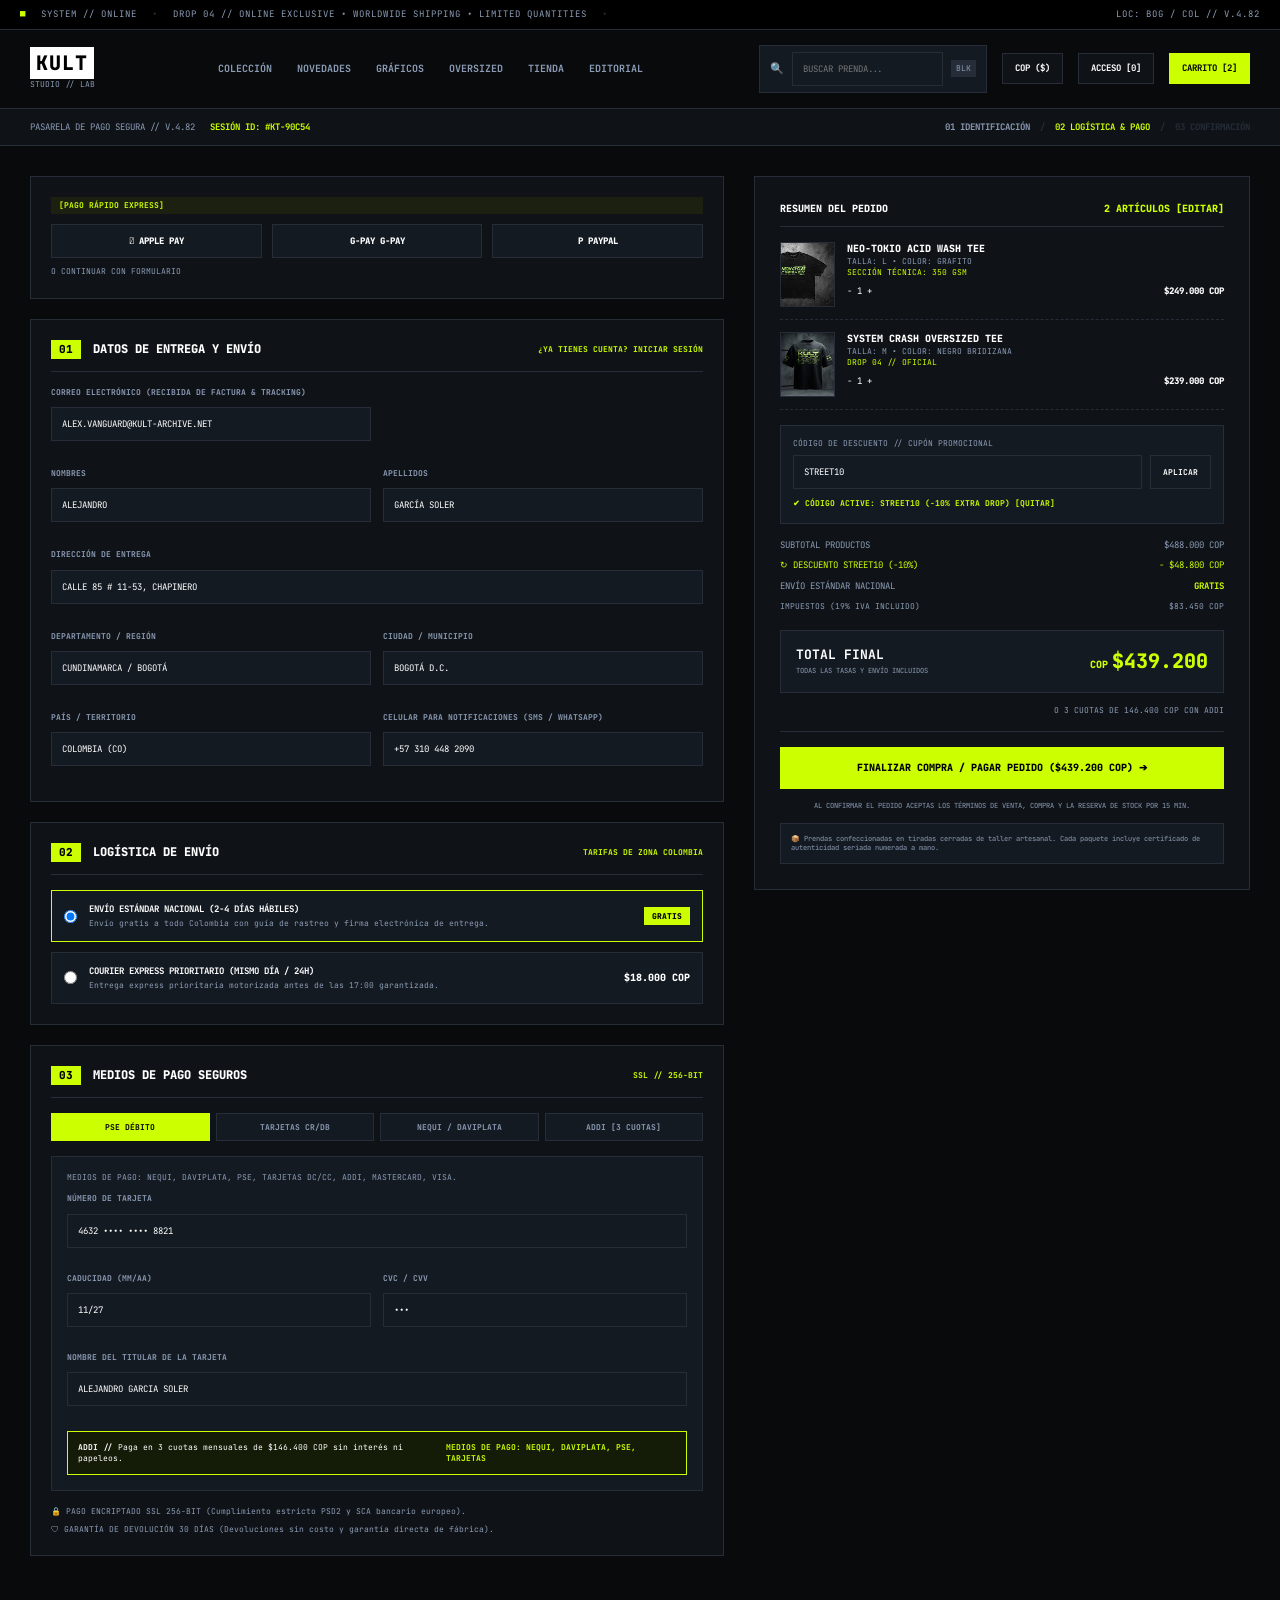
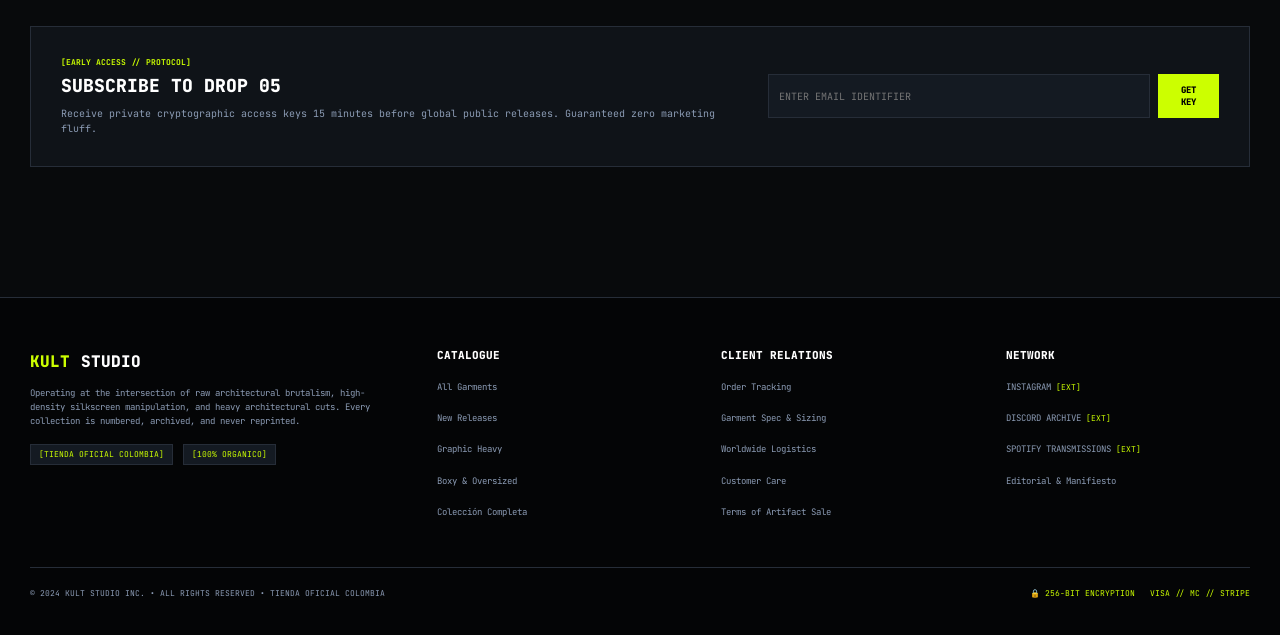
==== checkout.html @ 63619bc7 "feat: maquetado html y estilos de la pasarela de pago y checkout seguro" ====
<!DOCTYPE html>
<html lang="es">
<head>
  <meta charset="UTF-8">
  <meta name="viewport" content="width=device-width, initial-scale=1.0">
  <title>Pasarela de Pago Segura // Checkout - KULT STUDIO</title>
  <link rel="preconnect" href="https://fonts.googleapis.com">
  <link rel="preconnect" href="https://fonts.gstatic.com" crossorigin>
  <link href="https://fonts.googleapis.com/css2?family=JetBrains+Mono:wght@400;600;700;800&display=swap" rel="stylesheet">
  <link rel="stylesheet" href="css/estilos.css">
</head>
<body>

  <!-- BARRA MARQUEE SUPERIOR -->
  <div class="top-bar">
    <span class="status-dot">■</span>
    <span>SYSTEM // ONLINE</span>
    <span class="bar-separator">•</span>
    <span>DROP 04 // ONLINE EXCLUSIVE • WORLDWIDE SHIPPING • LIMITED QUANTITIES</span>
    <span class="bar-separator">•</span>
    <span class="status-right">LOC: BOG / COL // V.4.82</span>
  </div>

  <!-- HEADER PRINCIPAL -->
  <header class="main-header">
    <div class="logo">
      <span class="brand">KULT</span>
      <span class="sub-brand">STUDIO // LAB</span>
    </div>
    <nav class="nav-links">
      <a href="index.html">COLECCIÓN</a>
      <a href="novedades.html">NOVEDADES</a>
      <a href="graficas.html">GRÁFICOS</a>
      <a href="oversized.html">OVERSIZED</a>
      <a href="tienda.html">TIENDA</a>
      <a href="editorial.html">EDITORIAL</a>
    </nav>
    <div class="header-actions">
      <div class="search-box">
        <span class="search-icon">🔍</span>
        <input type="text" placeholder="BUSCAR PRENDA..." class="search-input">
        <span class="search-kbd">BLK</span>
      </div>
      <a href="login.html" class="btn-account">COP ($)</a>
      <a href="#" class="btn-account">ACCESO [0]</a>
      <a href="#" class="btn-cart">CARRITO [2]</a>
    </div>
  </header>

  <!-- BARRA DE PROCESO DE PAGO SEGURO -->
  <div class="checkout-steps-bar">
    <div class="cs-left">
      <span class="cs-title">PASARELA DE PAGO SEGURA // V.4.82</span>
      <span class="cs-session">SESIÓN ID: #KT-90C54</span>
    </div>
    <div class="cs-steps">
      <span class="step-done">01 IDENTIFICACIÓN</span>
      <span class="step-sep">/</span>
      <span class="step-active">02 LOGÍSTICA & PAGO</span>
      <span class="step-sep">/</span>
      <span class="step-pending">03 CONFIRMACIÓN</span>
    </div>
  </div>

  <main class="page-content">
    <div class="checkout-grid-layout">
      
      <!-- COLUMNA IZQUIERDA: FORMULARIOS DE ENVÍO Y PAGO -->
      <div class="checkout-form-col">
        
        <!-- PAGO RÁPIDO EXPRESS -->
        <div class="checkout-card">
          <span class="tag-label">[PAGO RÁPIDO EXPRESS]</span>
          <div class="express-pay-row">
            <button class="exp-btn"> APPLE PAY</button>
            <button class="exp-btn">G-PAY G-PAY</button>
            <button class="exp-btn">P PAYPAL</button>
          </div>
          <span class="exp-sub">O CONTINUAR CON FORMULARIO</span>
        </div>

        <!-- 01 DATOS DE ENTREGA Y ENVÍO -->
        <div class="checkout-card">
          <div class="cc-header-num">
            <span class="num-box">01</span>
            <h3>DATOS DE ENTREGA Y ENVÍO</h3>
            <span class="cc-right-link">¿YA TIENES CUENTA? INICIAR SESIÓN</span>
          </div>

          <form class="delivery-form" onsubmit="event.preventDefault();">
            <div class="form-row-2">
              <div class="form-group">
                <label>CORREO ELECTRÓNICO (RECIBIDA DE FACTURA & TRACKING)</label>
                <input type="email" value="ALEX.VANGUARD@KULT-ARCHIVE.NET" required>
              </div>
            </div>

            <div class="form-row-2">
              <div class="form-group">
                <label>NOMBRES</label>
                <input type="text" value="ALEJANDRO" required>
              </div>
              <div class="form-group">
                <label>APELLIDOS</label>
                <input type="text" value="GARCÍA SOLER" required>
              </div>
            </div>

            <div class="form-row-2">
              <div class="form-group full-w">
                <label>DIRECCIÓN DE ENTREGA</label>
                <input type="text" value="CALLE 85 # 11-53, CHAPINERO" required>
              </div>
            </div>

            <div class="form-row-2">
              <div class="form-group">
                <label>DEPARTAMENTO / REGIÓN</label>
                <input type="text" value="CUNDINAMARCA / BOGOTÁ" required>
              </div>
              <div class="form-group">
                <label>CIUDAD / MUNICIPIO</label>
                <input type="text" value="BOGOTÁ D.C." required>
              </div>
            </div>

            <div class="form-row-2">
              <div class="form-group">
                <label>PAÍS / TERRITORIO</label>
                <input type="text" value="COLOMBIA (CO)" required>
              </div>
              <div class="form-group">
                <label>CELULAR PARA NOTIFICACIONES (SMS / WHATSAPP)</label>
                <input type="text" value="+57 310 448 2090" required>
              </div>
            </div>
          </form>
        </div>

        <!-- 02 LOGÍSTICA DE ENVÍO -->
        <div class="checkout-card">
          <div class="cc-header-num">
            <span class="num-box">02</span>
            <h3>LOGÍSTICA DE ENVÍO</h3>
            <span class="cc-right-code">TARIFAS DE ZONA COLOMBIA</span>
          </div>

          <div class="shipping-options-list">
            <label class="ship-option active-ship">
              <input type="radio" name="shipping" checked>
              <div class="ship-info">
                <strong>ENVÍO ESTÁNDAR NACIONAL (2-4 DÍAS HÁBILES)</strong>
                <span>Envío gratis a todo Colombia con guía de rastreo y firma electrónica de entrega.</span>
              </div>
              <div class="ship-price">
                <span class="free-badge">GRATIS</span>
              </div>
            </label>

            <label class="ship-option">
              <input type="radio" name="shipping">
              <div class="ship-info">
                <strong>COURIER EXPRESS PRIORITARIO (MISMO DÍA / 24H)</strong>
                <span>Entrega express prioritaria motorizada antes de las 17:00 garantizada.</span>
              </div>
              <div class="ship-price">
                <span class="paid-price">$18.000 COP</span>
              </div>
            </label>
          </div>
        </div>

        <!-- 03 MEDIOS DE PAGO SEGUROS -->
        <div class="checkout-card">
          <div class="cc-header-num">
            <span class="num-box">03</span>
            <h3>MEDIOS DE PAGO SEGUROS</h3>
            <span class="cc-right-code">SSL // 256-BIT</span>
          </div>

          <div class="payment-tabs-row">
            <button class="pt-btn active-pt">PSE DÉBITO</button>
            <button class="pt-btn">TARJETAS CR/DB</button>
            <button class="pt-btn">NEQUI / DAVIPLATA</button>
            <button class="pt-btn">ADDI [3 CUOTAS]</button>
          </div>

          <div class="payment-details-box">
            <p class="pd-desc">MEDIOS DE PAGO: NEQUI, DAVIPLATA, PSE, TARJETAS DC/CC, ADDI, MASTERCARD, VISA.</p>
            
            <div class="form-group">
              <label>NÚMERO DE TARJETA</label>
              <input type="text" value="4632 •••• •••• 8821">
            </div>

            <div class="form-row-2">
              <div class="form-group">
                <label>CADUCIDAD (MM/AA)</label>
                <input type="text" value="11/27">
              </div>
              <div class="form-group">
                <label>CVC / CVV</label>
                <input type="password" value="985">
              </div>
            </div>

            <div class="form-group">
              <label>NOMBRE DEL TITULAR DE LA TARJETA</label>
              <input type="text" value="ALEJANDRO GARCIA SOLER">
            </div>

            <div class="addi-banner-box">
              <div class="addi-left">
                <strong>ADDI //</strong> Paga en 3 cuotas mensuales de $146.400 COP sin interés ni papeleos.
              </div>
              <div class="addi-right">
                MEDIOS DE PAGO: NEQUI, DAVIPLATA, PSE, TARJETAS
              </div>
            </div>
          </div>

          <div class="security-guarantee-row">
            <span>🔒 PAGO ENCRIPTADO SSL 256-BIT (Cumplimiento estricto PSD2 y SCA bancario europeo).</span>
            <span>🛡 GARANTÍA DE DEVOLUCIÓN 30 DÍAS (Devoluciones sin costo y garantía directa de fábrica).</span>
          </div>
        </div>

      </div>

      <!-- COLUMNA DERECHA: RESUMEN DEL PEDIDO Y CHECKOUT -->
      <div class="checkout-summary-col">
        <div class="summary-box">
          <div class="sb-header">
            <span>RESUMEN DEL PEDIDO</span>
            <span class="sb-count">2 ARTÍCULOS [EDITAR]</span>
          </div>

          <!-- Item 1 en Resumen -->
          <div class="sum-item-row">
            <div class="sum-thumb">
              <img src="img/pay-thumb-1.jpg" alt="Neo-Tokyo Acid Wash Tee">
            </div>
            <div class="sum-info">
              <strong>NEO-TOKIO ACID WASH TEE</strong>
              <span class="sum-sub">TALLA: L • COLOR: GRAFITO</span>
              <span class="sum-spec">SECCIÓN TÉCNICA: 350 GSM</span>
              <div class="sum-qty-row">
                <span>- 1 +</span>
                <span class="sum-item-price">$249.000 COP</span>
              </div>
            </div>
          </div>

          <!-- Item 2 en Resumen -->
          <div class="sum-item-row">
            <div class="sum-thumb">
              <img src="img/pay-thumb-2.jpg" alt="System Crash Oversized Tee">
            </div>
            <div class="sum-info">
              <strong>SYSTEM CRASH OVERSIZED TEE</strong>
              <span class="sum-sub">TALLA: M • COLOR: NEGRO BRIDIZANA</span>
              <span class="sum-spec">DROP 04 // OFICIAL</span>
              <div class="sum-qty-row">
                <span>- 1 +</span>
                <span class="sum-item-price">$239.000 COP</span>
              </div>
            </div>
          </div>

          <!-- Aplicación de Código Promocional -->
          <div class="promo-code-box">
            <span class="pc-label">CÓDIGO DE DESCUENTO // CUPÓN PROMOCIONAL</span>
            <div class="pc-input-row">
              <input type="text" value="STREET10" class="pc-input">
              <button class="btn-secondary pc-btn">APLICAR</button>
            </div>
            <span class="pc-active-msg">✔ CÓDIGO ACTIVE: STREET10 (-10% EXTRA DROP) [QUITAR]</span>
          </div>

          <!-- Cálculos de Totales -->
          <div class="totals-calculation-box">
            <div class="tot-row">
              <span>SUBTOTAL PRODUCTOS</span>
              <span>$488.000 COP</span>
            </div>
            <div class="tot-row discount-row">
              <span>↻ DESCUENTO STREET10 (-10%)</span>
              <span>- $48.800 COP</span>
            </div>
            <div class="tot-row">
              <span>ENVÍO ESTÁNDAR NACIONAL</span>
              <span class="free-txt">GRATIS</span>
            </div>
            <div class="tot-row taxes-row">
              <span>IMPUESTOS (19% IVA INCLUIDO)</span>
              <span>$83.450 COP</span>
            </div>

            <div class="grand-total-row">
              <div class="gtr-left">
                <strong>TOTAL FINAL</strong>
                <span>TODAS LAS TASAS Y ENVÍO INCLUIDOS</span>
              </div>
              <div class="gtr-right">
                <span class="gt-currency">COP</span>
                <span class="gt-price">$439.200</span>
              </div>
            </div>
            <span class="gt-sub">O 3 CUOTAS DE 146.400 COP CON ADDI</span>
          </div>

          <!-- Botón Finalizar Compra Masivo -->
          <div class="final-buy-container">
            <a href="#" class="btn-primary btn-pay-now">
              FINALIZAR COMPRA / PAGAR PEDIDO ($439.200 COP) ➔
            </a>
            <p class="terms-warning">
              AL CONFIRMAR EL PEDIDO ACEPTAS LOS TÉRMINOS DE VENTA, COMPRA Y LA RESERVA DE STOCK POR 15 MIN.
            </p>
            <div class="auth-cert-box">
              <span>📦 Prendas confeccionadas en tiradas cerradas de taller artesanal. Cada paquete incluye certificado de autenticidad seriada numerada a mano.</span>
            </div>
          </div>

        </div>
      </div>

    </div>

    <!-- SECCIÓN DE SUSCRIPCIÓN AL DROP 05 -->
    <section class="section-container newsletter-banner" style="margin-top: 50px;">
      <div class="news-banner-content">
        <div class="news-banner-info">
          <span class="section-tag">[EARLY ACCESS // PROTOCOL]</span>
          <h2 class="news-banner-title">SUBSCRIBE TO DROP 05</h2>
          <p class="news-banner-text">Receive private cryptographic access keys 15 minutes before global public releases. Guaranteed zero marketing fluff.</p>
        </div>
        <form class="news-banner-form" onsubmit="event.preventDefault();">
          <input type="email" placeholder="ENTER EMAIL IDENTIFIER" class="news-input" required>
          <button type="submit" class="btn-primary news-btn">GET KEY</button>
        </form>
      </div>
    </section>
  </main>

  <!-- FOOTER EXTENSO DE 4 COLUMNAS -->
  <footer class="site-footer">
    <div class="footer-columns-container">
      
      <div class="footer-col-main">
        <div class="footer-brand">
          <span class="brand-bold">KULT</span> <span class="brand-sub">STUDIO</span>
        </div>
        <p class="footer-brand-desc">
          Operating at the intersection of raw architectural brutalism, high-density silkscreen manipulation, and heavy architectural cuts. Every collection is numbered, archived, and never reprinted.
        </p>
        <div class="footer-security-tags">
          <span class="sec-tag">[TIENDA OFICIAL COLOMBIA]</span>
          <span class="sec-tag">[100% ORGANICO]</span>
        </div>
      </div>

      <div class="footer-col-links">
        <h4 class="footer-link-title">CATALOGUE</h4>
        <ul>
          <li><a href="#">All Garments</a></li>
          <li><a href="#">New Releases</a></li>
          <li><a href="#">Graphic Heavy</a></li>
          <li><a href="#">Boxy & Oversized</a></li>
          <li><a href="#">Colección Completa</a></li>
        </ul>
      </div>

      <div class="footer-col-links">
        <h4 class="footer-link-title">CLIENT RELATIONS</h4>
        <ul>
          <li><a href="#">Order Tracking</a></li>
          <li><a href="#">Garment Spec & Sizing</a></li>
          <li><a href="#">Worldwide Logistics</a></li>
          <li><a href="#">Customer Care</a></li>
          <li><a href="#">Terms of Artifact Sale</a></li>
        </ul>
      </div>

      <div class="footer-col-links">
        <h4 class="footer-link-title">NETWORK</h4>
        <ul>
          <li><a href="#">INSTAGRAM <span class="net-tag">[EXT]</span></a></li>
          <li><a href="#">DISCORD ARCHIVE <span class="net-tag">[EXT]</span></a></li>
          <li><a href="#">SPOTIFY TRANSMISSIONS <span class="net-tag">[EXT]</span></a></li>
          <li><a href="#">Editorial & Manifiesto</a></li>
        </ul>
      </div>

    </div>

    <div class="footer-bottom-bar">
      <div>© 2024 KULT STUDIO INC. • ALL RIGHTS RESERVED • TIENDA OFICIAL COLOMBIA</div>
      <div class="footer-bottom-status">
        <span class="status-crypt">🔒 256-BIT ENCRYPTION</span>
        <a href="#" class="status-link">VISA // MC // STRIPE</a>
      </div>
    </div>
  </footer>

</body>
</html>
---- css/estilos.css ----
/* VARIABLES GLOBALES */
:root {
  --bg-dark: #0b0c0e;
  --panel-bg: #141619;
  --input-bg: #1c1f24;
  --border-color: #2b2f36;
  --accent-neon: #ccff00;
  --text-main: #f0f0f0;
  --text-muted: #8a8f99;
  --font-mono: 'JetBrains Mono', monospace;
}

* {
  box-sizing: border-box;
  margin: 0;
  padding: 0;
}

body {
  background-color: var(--bg-dark);
  color: var(--text-main);
  font-family: var(--font-mono);
  font-size: 12px;
  line-height: 1.5;
}

/* HEADER */
.top-nav {
  display: flex;
  justify-content: space-between;
  align-items: center;
  padding: 15px 30px;
  border-bottom: 1px solid var(--border-color);
}

.brand {
  font-weight: 800;
  font-size: 16px;
  background: var(--text-main);
  color: #000;
  padding: 2px 6px;
  margin-right: 8px;
}

.sub-brand {
  color: var(--text-muted);
}

.nav-right {
  display: flex;
  gap: 15px;
}

.badge {
  background: #181b20;
  padding: 4px 8px;
  border: 1px solid var(--border-color);
  color: var(--text-muted);
}

.link-back {
  color: var(--accent-neon);
  text-decoration: none;
  font-weight: 700;
}

/* LAYOUT PRINCIPAL */
.container {
  display: grid;
  grid-template-columns: 1fr 1.2fr;
  gap: 40px;
  max-width: 1200px;
  margin: 30px auto;
  padding: 0 20px;
}

/* COLUMNA IZQUIERDA */
.tag-label {
  background: #1b2011;
  color: var(--accent-neon);
  display: inline-block;
  padding: 3px 8px;
  font-size: 11px;
  margin-bottom: 10px;
}

.main-title {
  font-size: 38px;
  font-weight: 800;
  letter-spacing: -1px;
  margin-bottom: 5px;
}

.tag-highlight {
  color: var(--accent-neon);
  font-weight: 700;
  margin-bottom: 15px;
}

.description {
  color: var(--text-muted);
  font-size: 13px;
  margin-bottom: 20px;
}

.preview-card {
  position: relative;
  background: var(--panel-bg);
  border: 1px solid var(--border-color);
  padding: 10px;
  margin-bottom: 20px;
}

.img-wrapper {
  position: relative;
}

.hero-img {
  width: 100%;
  height: 220px;
  object-fit: cover;
  filter: grayscale(80%) contrast(120%);
}

.access-badge {
  position: absolute;
  bottom: 15px;
  right: 15px;
  background: var(--accent-neon);
  color: #000;
  font-weight: 800;
  padding: 4px 8px;
}

.location-tag {
  color: var(--accent-neon);
  font-size: 10px;
  margin-top: 8px;
}

.status-card {
  background: var(--panel-bg);
  border: 1px solid var(--border-color);
  padding: 15px;
}

.status-header {
  display: flex;
  justify-content: space-between;
  color: var(--text-muted);
  margin-bottom: 8px;
}

.progress-bar {
  background: #252930;
  height: 6px;
  margin-bottom: 10px;
}

.progress-fill {
  background: var(--accent-neon);
  height: 100%;
}

.security-text {
  color: var(--text-muted);
  font-size: 10px;
}

/* COLUMNA DERECHA - FORMULARIO */
.form-column {
  background: var(--panel-bg);
  border: 1px solid var(--border-color);
  padding: 25px;
}

.form-header {
  display: flex;
  justify-content: space-between;
  margin-bottom: 20px;
  border-bottom: 1px solid var(--border-color);
  padding-bottom: 10px;
}

.form-title {
  font-weight: 700;
}

.form-sub {
  color: var(--text-muted);
}

.form-row {
  display: grid;
  grid-template-columns: 1fr 1fr;
  gap: 15px;
}

.form-group {
  margin-bottom: 15px;
}

.form-group label {
  display: block;
  color: var(--text-muted);
  font-size: 10px;
  margin-bottom: 5px;
}

.req {
  color: var(--accent-neon);
}

input[type="text"],
input[type="email"],
input[type="password"],
input[type="tel"],
select {
  width: 100%;
  background: var(--input-bg);
  border: 1px solid var(--border-color);
  color: var(--text-main);
  padding: 10px;
  font-family: var(--font-mono);
  outline: none;
}

input:focus, select:focus {
  border-color: var(--accent-neon);
}

.phone-input {
  display: flex;
  align-items: center;
  background: var(--input-bg);
  border: 1px solid var(--border-color);
}

.prefix {
  padding: 10px;
  background: #252930;
  color: var(--text-muted);
}

.phone-input input {
  border: none;
}

/* CRIPTO SEGURIDAD */
.crypto-box {
  background: #181b20;
  border: 1px dashed var(--border-color);
  padding: 10px;
  margin-bottom: 15px;
}

.crypto-header {
  display: flex;
  justify-content: space-between;
  color: var(--text-muted);
  margin-bottom: 4px;
}

.crypto-hint {
  color: var(--text-muted);
  font-size: 10px;
}

/* TALLAS */
.size-section {
  margin-bottom: 15px;
}

.size-header {
  display: flex;
  justify-content: space-between;
  color: var(--text-muted);
  font-size: 10px;
  margin-bottom: 8px;
}

.size-cupo {
  color: var(--accent-neon);
}

.size-options {
  display: grid;
  grid-template-columns: repeat(5, 1fr);
  gap: 5px;
}

.size-btn {
  background: var(--input-bg);
  border: 1px solid var(--border-color);
  color: var(--text-main);
  padding: 10px;
  font-family: var(--font-mono);
  cursor: pointer;
}

.size-btn.active, .size-btn:hover {
  background: var(--accent-neon);
  color: #000;
  font-weight: 700;
}

/* CHECKBOXES */
.checkbox-group {
  margin-bottom: 20px;
}

.custom-checkbox {
  display: block;
  position: relative;
  padding-left: 25px;
  margin-bottom: 10px;
  cursor: pointer;
  color: var(--text-muted);
  font-size: 11px;
}

.custom-checkbox input {
  position: absolute;
  opacity: 0;
  cursor: pointer;
}

.checkmark {
  position: absolute;
  top: 0;
  left: 0;
  height: 15px;
  width: 15px;
  background-color: var(--input-bg);
  border: 1px solid var(--border-color);
}

.custom-checkbox input:checked ~ .checkmark {
  background-color: var(--accent-neon);
}

.custom-checkbox a {
  color: var(--text-main);
}

/* BOTÓN DE REGISTRO */
.btn-submit {
  width: 100%;
  background: var(--accent-neon);
  color: #000;
  border: none;
  padding: 14px;
  font-family: var(--font-mono);
  font-weight: 800;
  font-size: 13px;
  cursor: pointer;
  margin-bottom: 20px;
}

.btn-submit:hover {
  opacity: 0.9;
}

/* DIVIDER Y SOCIAL */
.divider {
  text-align: center;
  border-bottom: 1px solid var(--border-color);
  line-height: 0.1em;
  margin: 20px 0;
}

.divider span {
  background: var(--panel-bg);
  padding: 0 10px;
  color: var(--text-muted);
  font-size: 10px;
}

.social-row {
  display: grid;
  grid-template-columns: 1fr 1fr;
  gap: 10px;
  margin-bottom: 20px;
}

.btn-social {
  background: var(--input-bg);
  border: 1px solid var(--border-color);
  color: var(--text-main);
  padding: 10px;
  font-family: var(--font-mono);
  font-size: 10px;
  cursor: pointer;
}

.form-footer {
  text-align: center;
  color: var(--text-muted);
  font-size: 10px;
}

.link-login {
  color: var(--accent-neon);
  text-decoration: none;
  font-weight: 700;
}

/* FOOTER INFERIOR */
.bottom-footer {
  display: flex;
  justify-content: space-between;
  padding: 15px 30px;
  border-top: 1px solid var(--border-color);
  color: var(--text-muted);
  font-size: 10px;
  margin-top: 40px;
}

/* RESPONSIVE PARA PANTALLAS PEQUEÑAS */
@media (max-width: 768px) {
  .container {
    grid-template-columns: 1fr;
  }
  .form-row {
    grid-template-columns: 1fr;
  }
}
/* ===================================================
   ESTILOS ESPECÍFICOS PARA EL HOME / INDEX
   =================================================== */

/* BARRA SUPERIOR MARQUEE */
.top-bar {
  background: #000;
  color: var(--accent-neon);
  text-align: center;
  padding: 6px;
  font-size: 10px;
  border-bottom: 1px solid var(--border-color);
  letter-spacing: 1px;
}

/* MAIN HEADER NAV */
.main-header {
  display: flex;
  justify-content: space-between;
  align-items: center;
  padding: 15px 30px;
  background: var(--bg-dark);
  border-bottom: 1px solid var(--border-color);
}

.nav-links {
  display: flex;
  gap: 20px;
}

.nav-links a {
  color: var(--text-muted);
  text-decoration: none;
  font-weight: 600;
}

.nav-links a.active, .nav-links a:hover {
  color: var(--text-main);
}

.header-actions {
  display: flex;
  gap: 10px;
  align-items: center;
}

.search-input {
  background: var(--input-bg);
  border: 1px solid var(--border-color);
  color: #fff;
  padding: 6px 10px;
  font-size: 11px;
  width: 180px;
}

.btn-account, .btn-cart {
  background: #181b20;
  border: 1px solid var(--border-color);
  color: var(--text-main);
  padding: 6px 10px;
  text-decoration: none;
  font-size: 11px;
}

.btn-cart {
  background: var(--accent-neon);
  color: #000;
  font-weight: 700;
}

/* HERO SECTION LAYOUT */
.hero {
  display: grid;
  grid-template-columns: 1.2fr 0.8fr;
  gap: 30px;
  max-width: 1200px;
  margin: 40px auto;
  padding: 0 20px;
  align-items: center;
}

.hero-title {
  font-size: 48px;
  line-height: 1;
  font-weight: 800;
  margin: 15px 0;
}

.hero-title .highlight {
  color: var(--accent-neon);
}

.hero-desc {
  color: var(--text-muted);
  font-size: 12px;
  margin-bottom: 20px;
}

/* COUNTDOWN TIMER */
.timer-box {
  display: flex;
  gap: 15px;
  margin-bottom: 25px;
}

.time-unit {
  background: var(--panel-bg);
  border: 1px solid var(--border-color);
  padding: 10px 15px;
  text-align: center;
}

.time-unit span {
  display: block;
  font-size: 20px;
  font-weight: 800;
  color: var(--accent-neon);
}

.time-unit small {
  color: var(--text-muted);
  font-size: 9px;
}

.hero-btns {
  display: flex;
  gap: 15px;
}

.btn-primary {
  background: var(--accent-neon);
  color: #000;
  padding: 12px 20px;
  text-decoration: none;
  font-weight: 800;
}

.btn-secondary {
  border: 1px solid var(--border-color);
  color: #fff;
  padding: 12px 20px;
  text-decoration: none;
  font-weight: 700;
}

.hero-img-card {
  position: relative;
  border: 1px solid var(--border-color);
  background: var(--panel-bg);
  padding: 10px;
}

.hero-img-card img {
  width: 100%;
  height: 320px;
  object-fit: cover;
  filter: grayscale(30%);
}

.img-badge {
  position: absolute;
  top: 20px;
  left: 20px;
  background: var(--accent-neon);
  color: #000;
  font-weight: 800;
  font-size: 10px;
  padding: 3px 6px;
}

/* BANNER AMARILLO */
.yellow-ticker {
  background: var(--accent-neon);
  color: #000;
  font-weight: 800;
  font-size: 11px;
  padding: 8px;
  text-align: center;
  margin: 40px 0;
  letter-spacing: 1px;
}

/* SECCIONES Y GRILLAS DE PRODUCTOS */
.section-container {
  max-width: 1200px;
  margin: 50px auto;
  padding: 0 20px;
}

.section-header {
  display: flex;
  justify-content: space-between;
  align-items: flex-end;
  border-bottom: 1px solid var(--border-color);
  padding-bottom: 10px;
  margin-bottom: 25px;
}

.sec-subtitle {
  color: var(--text-muted);
  font-size: 10px;
}

/* GRILLA DE 4 COLUMNAS PARA PRODUCTOS */
.product-grid {
  display: grid;
  grid-template-columns: repeat(4, 1fr);
  gap: 20px;
}

.product-card {
  background: var(--panel-bg);
  border: 1px solid var(--border-color);
}

.card-img-box {
  position: relative;
  height: 250px;
  overflow: hidden;
  background: #000;
}

.card-img-box img {
  width: 100%;
  height: 100%;
  object-fit: cover;
  transition: transform 0.3s ease;
}

.product-card:hover img {
  transform: scale(1.05);
}

.card-tag {
  position: absolute;
  top: 10px;
  left: 10px;
  background: #181b20;
  color: #fff;
  font-size: 9px;
  padding: 2px 6px;
  border: 1px solid var(--border-color);
}

.highlight-tag {
  background: var(--accent-neon);
  color: #000;
  font-weight: 800;
}

.card-info {
  padding: 15px;
}

.prod-code {
  color: var(--text-muted);
  font-size: 9px;
  display: block;
  margin-bottom: 5px;
}

.card-info h3 {
  font-size: 12px;
  margin-bottom: 10px;
  font-weight: 700;
}

.prod-price {
  color: var(--accent-neon);
  font-weight: 800;
}

/* GRILLA DE CATEGORÍAS Y STREETSTYLE */
.categories-grid, .street-grid {
  display: grid;
  grid-template-columns: repeat(4, 1fr);
  gap: 15px;
}

.category-card {
  position: relative;
  height: 280px;
  border: 1px solid var(--border-color);
  overflow: hidden;
}

.category-card img, .street-card img {
  width: 100%;
  height: 100%;
  object-fit: cover;
  filter: grayscale(50%);
}

.cat-overlay {
  position: absolute;
  bottom: 0;
  left: 0;
  right: 0;
  padding: 15px;
  background: linear-gradient(transparent, rgba(0,0,0,0.9));
}

.cat-overlay h3 {
  font-size: 12px;
  margin-bottom: 5px;
}

.cat-overlay span {
  color: var(--accent-neon);
  font-size: 10px;
  font-weight: 700;
}

.street-card {
  height: 220px;
  border: 1px solid var(--border-color);
  overflow: hidden;
}

/* RESPONSIVO */
@media (max-width: 900px) {
  .product-grid, .categories-grid, .street-grid {
    grid-template-columns: repeat(2, 1fr);
  }
  .hero {
    grid-template-columns: 1fr;
  }
}
/* ===================================================
   ESTILOS ESPECÍFICOS PARA PANTALLA DE LOGIN
   =================================================== */

.benefits-list {
  list-style: none;
  margin-top: 10px;
}

.benefits-list li {
  color: var(--text-muted);
  font-size: 11px;
  margin-bottom: 8px;
}

.benefits-list strong {
  color: var(--accent-neon);
}

.input-with-icon {
  display: flex;
  align-items: center;
  background: var(--input-bg);
  border: 1px solid var(--border-color);
}

.input-with-icon .icon {
  padding: 10px;
  color: var(--text-muted);
  background: #181b20;
  border-right: 1px solid var(--border-color);
}

.input-with-icon .icon-right {
  padding: 10px;
  color: var(--text-muted);
  cursor: pointer;
}

.input-with-icon input {
  border: none;
}

.form-footer-box {
  display: flex;
  justify-content: space-between;
  align-items: center;
  background: #181b20;
  border: 1px solid var(--border-color);
  padding: 15px;
  margin-top: 20px;
}

.link-register {
  color: var(--accent-neon);
  text-decoration: none;
  font-weight: 700;
  font-size: 10px;
}

.server-status-bar {
  display: flex;
  justify-content: space-around;
  max-width: 1200px;
  margin: 20px auto 0;
  padding: 10px 20px;
  color: var(--text-muted);
  font-size: 10px;
  border-top: 1px dashed var(--border-color);
}
/* ===================================================
   ESTILOS ESPECÍFICOS PARA LA PANTALLA DE MANTENIMIENTO
   =================================================== */

.maintenance-container {
  max-width: 900px;
  margin: 40px auto;
  padding: 0 20px;
  text-align: center;
}

.status-code-box {
  display: inline-flex;
  background: #1b2011;
  border: 1px solid var(--border-color);
  padding: 5px 12px;
  margin-bottom: 20px;
  gap: 15px;
  font-size: 11px;
}

.code-tag {
  color: var(--accent-neon);
  font-weight: 700;
}

.code-sub {
  color: var(--text-muted);
}

.maintenance-title {
  font-size: 42px;
  font-weight: 800;
  line-height: 1.1;
  margin-bottom: 20px;
  letter-spacing: -1px;
}

.maintenance-title .highlight-offline {
  color: var(--text-main);
  opacity: 0.85;
}

.maintenance-desc {
  color: var(--text-muted);
  font-size: 13px;
  max-width: 650px;
  margin: 0 auto 35px auto;
  line-height: 1.6;
}

.telemetry-card {
  background: var(--panel-bg);
  border: 1px solid var(--border-color);
  text-align: left;
  padding: 20px;
  margin-bottom: 30px;
}

.telemetry-header {
  display: flex;
  align-items: center;
  gap: 10px;
  border-bottom: 1px solid var(--border-color);
  padding-bottom: 10px;
  margin-bottom: 15px;
  color: var(--text-muted);
  font-size: 11px;
}

.telemetry-grid {
  display: grid;
  grid-template-columns: 1fr 1fr;
  gap: 12px 20px;
  margin-bottom: 15px;
}

.telemetry-row {
  display: flex;
  justify-content: space-between;
  background: var(--input-bg);
  border: 1px solid var(--border-color);
  padding: 8px 12px;
  font-size: 11px;
}

.t-label {
  color: var(--text-muted);
}

.t-val {
  color: var(--text-main);
  font-weight: 700;
}

.t-val.tech {
  color: var(--accent-neon);
}

.t-val.neon {
  color: var(--accent-neon);
}

.telemetry-footer {
  display: flex;
  justify-content: space-between;
  border-top: 1px dashed var(--border-color);
  padding-top: 12px;
  color: var(--text-muted);
  font-size: 10px;
}

.private-mode {
  color: var(--accent-neon);
}

.notify-card {
  background: var(--panel-bg);
  border: 1px solid var(--border-color);
  padding: 25px;
  text-align: left;
}

.notify-title {
  font-weight: 700;
  margin-bottom: 8px;
  font-size: 12px;
}

.notify-hint {
  color: var(--text-muted);
  font-size: 11px;
  margin-bottom: 15px;
}

.notify-form {
  display: grid;
  grid-template-columns: 1fr auto;
  gap: 10px;
}

.notify-input {
  background: var(--input-bg);
  border: 1px solid var(--border-color);
  color: var(--text-main);
  padding: 12px;
  font-family: var(--font-mono);
  font-size: 11px;
  outline: none;
}

.notify-input:focus {
  border-color: var(--accent-neon);
}

.btn-notify {
  background: var(--accent-neon);
  color: #000;
  border: none;
  padding: 12px 20px;
  font-family: var(--font-mono);
  font-weight: 800;
  font-size: 11px;
  cursor: pointer;
}

.btn-notify:hover {
  opacity: 0.9;
}

@media (max-width: 768px) {
  .telemetry-grid {
    grid-template-columns: 1fr;
  }
  .notify-form {
    grid-template-columns: 1fr;
  }
}
/* ===================================================
   ESTILOS ESPECÍFICOS PARA RECUPERAR CONTRASEÑA
   =================================================== */

.recover-container {
  display: flex;
  justify-content: center;
  align-items: center;
  min-height: calc(100vh - 140px);
  padding: 20px;
}

.recover-card {
  background: var(--panel-bg);
  border: 1px solid var(--border-color);
  width: 100%;
  max-width: 550px;
  padding: 40px;
}

.recover-title {
  font-size: 32px;
  font-weight: 800;
  line-height: 1.1;
  margin-bottom: 20px;
  letter-spacing: -1px;
}

.recover-desc {
  color: var(--text-muted);
  font-size: 11px;
  line-height: 1.6;
  margin-bottom: 30px;
}

.recover-form {
  margin-bottom: 30px;
}

.recover-card-footer {
  display: flex;
  justify-content: space-between;
  align-items: center;
  border-top: 1px solid var(--border-color);
  padding-top: 20px;
  font-size: 9px;
}

.secure-token-text {
  color: var(--text-muted);
}

.link-back-login {
  color: var(--accent-neon);
  text-decoration: none;
  font-weight: 700;
}

.link-back-login:hover {
  text-decoration: underline;
}

@media (max-width: 600px) {
  .recover-card-footer {
    flex-direction: column;
    gap: 10px;
    align-items: flex-start;
  }
}
/* ===================================================
   ESTILOS ESPECÍFICOS PARA PANTALLA TIENDAS FÍSICAS
   =================================================== */

/* ===================================================
   KULT STUDIO - ESTILOS GENERALES Y GLOBAL
   =================================================== */

:root {
  --bg-color: #0b0e11;
  --panel-bg: #111418;
  --input-bg: #161a20;
  --border-color: #262d35;
  --text-main: #ffffff;
  --text-muted: #8b949e;
  --accent-neon: #ccff00;
  --font-mono: 'JetBrains Mono', monospace;
}

body {
  background-color: var(--bg-color);
  color: var(--text-main);
  font-family: var(--font-mono);
  margin: 0;
  padding: 0;
}

/* Barra superior */
.top-bar {
  background: #15191f;
  border-bottom: 1px solid var(--border-color);
  padding: 8px 20px;
  font-size: 10px;
  color: var(--text-muted);
  text-align: center;
}

/* Header principal */
.main-header {
  display: flex;
  justify-content: space-between;
  align-items: center;
  padding: 15px 30px;
  border-bottom: 1px solid var(--border-color);
  background: var(--bg-color);
}

.logo {
  display: flex;
  flex-direction: column;
}

.brand {
  font-weight: 800;
  font-size: 16px;
  letter-spacing: 1px;
}

.sub-brand {
  font-size: 9px;
  color: var(--text-muted);
}

.nav-links {
  display: flex;
  gap: 25px;
}

.nav-links a {
  color: var(--text-muted);
  text-decoration: none;
  font-size: 11px;
  font-weight: 600;
}

.nav-links a:hover, .nav-links a.active {
  color: var(--accent-neon);
}

.header-actions {
  display: flex;
  align-items: center;
  gap: 15px;
}

.search-input {
  background: var(--input-bg);
  border: 1px solid var(--border-color);
  color: var(--text-main);
  padding: 6px 12px;
  font-family: var(--font-mono);
  font-size: 10px;
  outline: none;
}

.btn-account, .btn-cart {
  color: var(--text-main);
  text-decoration: none;
  font-size: 10px;
  font-weight: 700;
  border: 1px solid var(--border-color);
  padding: 6px 10px;
  background: var(--input-bg);
}

/* Contenedores generales */
.section-container {
  max-width: 1200px;
  margin: 40px auto;
  padding: 0 20px;
}

.tag-label {
  font-size: 10px;
  color: var(--accent-neon);
  font-weight: 700;
  margin-bottom: 5px;
  display: inline-block;
}

.section-header {
  margin-bottom: 25px;
  border-bottom: 1px solid var(--border-color);
  padding-bottom: 10px;
}

.section-header h2 {
  font-size: 18px;
  font-weight: 800;
  margin: 0;
}

.sec-subtitle {
  font-size: 10px;
  color: var(--text-muted);
}

/* Grillas y Tarjetas base */
.product-grid {
  display: grid;
  grid-template-columns: repeat(3, 1fr);
  gap: 20px;
}

.product-card {
  background: var(--panel-bg);
  border: 1px solid var(--border-color);
  overflow: hidden;
}

.card-img-box {
  position: relative;
  background: #000;
}

.card-img-box img {
  width: 100%;
  height: 100%;
  object-fit: cover;
  display: block;
}

.card-tag {
  position: absolute;
  top: 10px;
  left: 10px;
  background: rgba(0, 0, 0, 0.8);
  border: 1px solid var(--border-color);
  color: var(--text-main);
  font-size: 9px;
  padding: 3px 8px;
  font-weight: 700;
}

.highlight-tag {
  background: var(--accent-neon);
  color: #000;
  border: none;
}

.card-info {
  padding: 20px;
}

.prod-code {
  font-size: 9px;
  color: var(--text-muted);
  display: block;
  margin-bottom: 5px;
}

/* Botones genéricos */
.btn-primary {
  background: var(--accent-neon);
  color: #000;
  border: none;
  padding: 10px 15px;
  font-family: var(--font-mono);
  font-weight: 800;
  font-size: 11px;
  cursor: pointer;
  text-decoration: none;
}

.btn-secondary {
  background: var(--input-bg);
  color: var(--text-main);
  border: 1px solid var(--border-color);
  padding: 10px 15px;
  font-family: var(--font-mono);
  font-weight: 700;
  font-size: 11px;
  cursor: pointer;
  text-decoration: none;
}
/* ===================================================
   KULT STUDIO - SISTEMA DE ESTILOS GLOBALES & TIENDAS
   =================================================== */

:root {
  --bg-color: #080a0c;
  --panel-bg: #101317;
  --input-bg: #15191e;
  --border-color: #222830;
  --text-main: #ffffff;
  --text-muted: #808b96;
  --accent-neon: #ccff00;
  --font-mono: 'JetBrains Mono', monospace;
}

* {
  box-sizing: border-box;
  margin: 0;
  padding: 0;
}

body {
  background-color: var(--bg-color);
  color: var(--text-main);
  font-family: var(--font-mono);
  font-size: 11px;
  line-height: 1.4;
}

/* ---------------- HEADER & BARS ---------------- */
.top-bar {
  background: #12161b;
  border-bottom: 1px solid var(--border-color);
  padding: 6px 20px;
  font-size: 9px;
  color: var(--text-muted);
  display: flex;
  align-items: center;
  gap: 10px;
}

.status-dot {
  color: var(--accent-neon);
}

.bar-separator {
  color: var(--border-color);
}

.status-right {
  margin-left: auto;
}

.time-tag {
  background: var(--input-bg);
  border: 1px solid var(--border-color);
  padding: 2px 6px;
  color: var(--accent-neon);
}

.main-header {
  display: flex;
  justify-content: space-between;
  align-items: center;
  padding: 15px 25px;
  border-bottom: 1px solid var(--border-color);
  background: var(--bg-color);
}

.logo {
  display: flex;
  flex-direction: column;
}

.brand {
  font-weight: 800;
  font-size: 18px;
  letter-spacing: -0.5px;
}

.sub-brand {
  font-size: 9px;
  color: var(--text-muted);
}

.nav-links {
  display: flex;
  gap: 20px;
}

.nav-links a {
  color: var(--text-muted);
  text-decoration: none;
  font-size: 10px;
  font-weight: 700;
}

.nav-links a.active, .nav-links a:hover {
  color: var(--accent-neon);
}

.header-actions {
  display: flex;
  align-items: center;
  gap: 10px;
}

.search-box {
  display: flex;
  align-items: center;
  background: var(--input-bg);
  border: 1px solid var(--border-color);
  padding: 4px 8px;
  gap: 6px;
}

.search-input {
  background: transparent;
  border: none;
  color: var(--text-main);
  font-family: var(--font-mono);
  font-size: 9px;
  outline: none;
  width: 140px;
}

.search-kbd {
  background: var(--bg-color);
  border: 1px solid var(--border-color);
  font-size: 8px;
  color: var(--text-muted);
  padding: 1px 4px;
}

.btn-account, .btn-cart {
  color: var(--text-main);
  text-decoration: none;
  font-size: 9px;
  font-weight: 700;
  border: 1px solid var(--border-color);
  padding: 6px 10px;
  background: var(--input-bg);
}

.btn-cart {
  background: var(--accent-neon);
  color: #000;
  border: none;
}

.breadcrumb-bar {
  display: flex;
  justify-content: space-between;
  padding: 10px 25px;
  border-bottom: 1px solid var(--border-color);
  font-size: 9px;
  color: var(--text-muted);
}

.breadcrumb-links a {
  color: var(--text-muted);
  text-decoration: none;
}

.active-crumb {
  color: var(--text-main);
  font-weight: 700;
}

.status-active {
  color: var(--accent-neon);
  margin-left: 10px;
}

/* ---------------- LAYOUT GENERAL ---------------- */
.section-container {
  max-width: 1240px;
  margin: 35px auto;
  padding: 0 20px;
}

.tag-label, .section-tag {
  font-size: 9px;
  color: var(--accent-neon);
  font-weight: 700;
  display: inline-block;
  margin-bottom: 6px;
}

.section-header-flex {
  display: flex;
  justify-content: space-between;
  align-items: flex-end;
  border-bottom: 1px solid var(--border-color);
  padding-bottom: 12px;
  margin-bottom: 25px;
}

.section-title-large {
  font-size: 20px;
  font-weight: 800;
  letter-spacing: -0.5px;
}

.section-status-tag {
  font-size: 9px;
  color: var(--text-muted);
}

.section-header-desc {
  color: var(--text-muted);
  font-size: 10px;
  max-width: 400px;
  text-align: right;
}

/* BOTONES GLOBALES */
.btn-primary {
  background: var(--accent-neon);
  color: #000;
  border: none;
  padding: 10px 14px;
  font-family: var(--font-mono);
  font-weight: 800;
  font-size: 10px;
  cursor: pointer;
  text-decoration: none;
  display: inline-block;
  text-align: center;
}

.btn-secondary {
  background: var(--input-bg);
  color: var(--text-main);
  border: 1px solid var(--border-color);
  padding: 10px 14px;
  font-family: var(--font-mono);
  font-weight: 700;
  font-size: 10px;
  cursor: pointer;
  text-decoration: none;
  display: inline-block;
  text-align: center;
}

/* ---------------- SECCIÓN 1: HERO TIENDAS ---------------- */
.hero-stores-header {
  display: grid;
  grid-template-columns: 2fr 1fr;
  gap: 30px;
  align-items: start;
}

.store-hero-title {
  font-size: 36px;
  font-weight: 800;
  line-height: 1.05;
  letter-spacing: -1px;
  margin-bottom: 15px;
}

.highlight {
  color: var(--accent-neon);
}

.store-hero-desc {
  color: var(--text-muted);
  font-size: 11px;
  line-height: 1.6;
  margin-bottom: 20px;
}

.hero-badges-row {
  display: flex;
  gap: 10px;
  flex-wrap: wrap;
}

.badge-neon {
  background: #1b2208;
  border: 1px solid var(--accent-neon);
  color: var(--accent-neon);
  font-size: 9px;
  padding: 4px 8px;
  font-weight: 700;
}

.badge-dark {
  background: var(--panel-bg);
  border: 1px solid var(--border-color);
  color: var(--text-muted);
  font-size: 9px;
  padding: 4px 8px;
}

.store-status-box {
  background: var(--panel-bg);
  border: 1px solid var(--border-color);
  padding: 15px;
  display: flex;
  justify-content: space-between;
}

.status-metric {
  display: flex;
  flex-direction: column;
}

.metric-label {
  font-size: 8px;
  color: var(--text-muted);
}

.metric-value {
  font-size: 16px;
  font-weight: 800;
  color: var(--accent-neon);
}

.city-filter-bar {
  display: flex;
  gap: 8px;
  margin-top: 25px;
  border-top: 1px solid var(--border-color);
  padding-top: 20px;
}

.city-btn {
  background: var(--panel-bg);
  border: 1px solid var(--border-color);
  color: var(--text-muted);
  padding: 8px 12px;
  font-family: var(--font-mono);
  font-size: 9px;
  font-weight: 700;
  cursor: pointer;
}

.city-btn.active {
  background: var(--accent-neon);
  color: #000;
  border-color: var(--accent-neon);
}

/* ---------------- SECCIÓN 2: DIRECTORIO SEDES ---------------- */
.stores-grid {
  display: grid;
  grid-template-columns: repeat(3, 1fr);
  gap: 20px;
}

.store-card {
  background: var(--panel-bg);
  border: 1px solid var(--border-color);
  display: flex;
  flex-direction: column;
}

.store-card-img-wrap {
  position: relative;
  height: 220px;
  background: #000;
}

.store-card-img-wrap img {
  width: 100%;
  height: 100%;
  object-fit: cover;
}

.img-badge-group {
  position: absolute;
  top: 10px;
  left: 10px;
  display: flex;
  flex-direction: column;
  gap: 4px;
}

.tag-status {
  background: rgba(0, 0, 0, 0.85);
  border: 1px solid var(--border-color);
  color: var(--accent-neon);
  font-size: 8px;
  padding: 3px 6px;
  font-weight: 700;
}

.tag-highlight {
  background: var(--accent-neon);
  color: #000;
  font-size: 8px;
  padding: 3px 6px;
  font-weight: 800;
}

.tag-dark {
  background: #000;
  color: #fff;
  border: 1px solid var(--border-color);
  font-size: 8px;
  padding: 3px 6px;
}

.img-overlay-bar {
  position: absolute;
  bottom: 0;
  left: 0;
  right: 0;
  background: rgba(0, 0, 0, 0.75);
  display: flex;
  justify-content: space-between;
  padding: 4px 10px;
  font-size: 8px;
  color: var(--text-muted);
}

.store-card-body {
  padding: 20px;
  display: flex;
  flex-direction: column;
  flex-grow: 1;
}

.store-code {
  font-size: 9px;
  color: var(--text-muted);
  margin-bottom: 4px;
}

.store-name {
  font-size: 15px;
  font-weight: 800;
  margin-bottom: 10px;
}

.store-info-text {
  color: var(--text-muted);
  font-size: 10px;
  line-height: 1.5;
  margin-bottom: 15px;
}

.store-details-list {
  border-top: 1px dashed var(--border-color);
  padding-top: 12px;
  margin-bottom: 15px;
  display: flex;
  flex-direction: column;
  gap: 10px;
}

.detail-item {
  display: flex;
  gap: 8px;
  font-size: 9px;
  color: var(--text-muted);
}

.detail-item strong {
  color: var(--text-main);
}

.store-services-box {
  background: var(--input-bg);
  border: 1px solid var(--border-color);
  padding: 10px;
  margin-bottom: 20px;
}

.services-box-title {
  font-size: 8px;
  color: var(--accent-neon);
  font-weight: 700;
  display: block;
  margin-bottom: 6px;
}

.store-services-box ul {
  list-style: none;
  font-size: 9px;
  color: var(--text-muted);
  display: flex;
  flex-direction: column;
  gap: 4px;
}

.store-action-btn {
  width: 100%;
  margin-bottom: 8px;
}

/* ---------------- SECCIÓN 3: SERVICIOS IN-STORE ---------------- */
.services-4col-grid {
  display: grid;
  grid-template-columns: repeat(4, 1fr);
  gap: 15px;
}

.service-block-card {
  background: var(--panel-bg);
  border: 1px solid var(--border-color);
  padding: 18px;
  display: flex;
  flex-direction: column;
}

.service-card-top {
  display: flex;
  justify-content: space-between;
  margin-bottom: 12px;
}

.service-icon {
  font-size: 16px;
}

.service-code {
  font-size: 8px;
  color: var(--text-muted);
}

.service-block-title {
  font-size: 11px;
  font-weight: 800;
  margin-bottom: 10px;
  line-height: 1.3;
}

.service-block-text {
  color: var(--text-muted);
  font-size: 9px;
  line-height: 1.5;
  margin-bottom: 15px;
  flex-grow: 1;
}

.service-status-link {
  font-size: 8px;
  font-weight: 700;
  color: var(--text-main);
  border-top: 1px solid var(--border-color);
  padding-top: 8px;
}

.highlight-link {
  color: var(--accent-neon);
}

/* ---------------- SECCIÓN 4: AGENDAR CITA ---------------- */
.booking-panel {
  background: var(--panel-bg);
  border: 1px solid var(--border-color);
  padding: 30px;
}

.booking-grid {
  display: grid;
  grid-template-columns: 1fr 1fr;
  gap: 35px;
}

.booking-headline {
  font-size: 24px;
  font-weight: 800;
  margin-bottom: 12px;
}

.booking-paragraph {
  color: var(--text-muted);
  font-size: 10px;
  line-height: 1.6;
  margin-bottom: 20px;
}

.booking-check-list {
  list-style: none;
  font-size: 10px;
  color: var(--text-main);
  display: flex;
  flex-direction: column;
  gap: 8px;
  margin-bottom: 25px;
}

.booking-direct-contact {
  background: var(--input-bg);
  border: 1px solid var(--border-color);
  padding: 12px;
}

.contact-tag {
  font-size: 8px;
  color: var(--text-muted);
  display: block;
}

.whatsapp-btn {
  color: var(--accent-neon);
  text-decoration: none;
  font-weight: 700;
  font-size: 10px;
}

.booking-form-box {
  background: var(--bg-color);
  border: 1px solid var(--border-color);
  padding: 20px;
}

.form-header-line {
  display: flex;
  justify-content: space-between;
  font-size: 9px;
  color: var(--text-muted);
  border-bottom: 1px solid var(--border-color);
  padding-bottom: 8px;
  margin-bottom: 15px;
}

.form-field {
  margin-bottom: 12px;
}

.form-field label {
  display: block;
  font-size: 8px;
  color: var(--text-muted);
  margin-bottom: 4px;
}

.form-input-text, .form-input-select {
  width: 100%;
  background: var(--input-bg);
  border: 1px solid var(--border-color);
  color: var(--text-main);
  padding: 8px;
  font-family: var(--font-mono);
  font-size: 9px;
  outline: none;
}

.form-row-2col {
  display: grid;
  grid-template-columns: 1fr 1fr;
  gap: 10px;
}

.form-submit-btn {
  width: 100%;
  margin-top: 10px;
  padding: 12px;
}

.form-disclaimer {
  display: block;
  text-align: center;
  font-size: 8px;
  color: var(--text-muted);
  margin-top: 10px;
}

/* ---------------- SECCIÓN 5: FAQ ---------------- */
.faq-center-header {
  text-align: center;
  margin-bottom: 25px;
}

.faq-main-title {
  font-size: 20px;
  font-weight: 800;
  margin-top: 4px;
}

.faq-main-subtitle {
  color: var(--text-muted);
  font-size: 10px;
  margin-top: 4px;
}

.faq-list {
  max-width: 800px;
  margin: 0 auto;
  display: flex;
  flex-direction: column;
  gap: 10px;
}

.faq-card {
  background: var(--panel-bg);
  border: 1px solid var(--border-color);
}

.faq-card-header {
  display: flex;
  justify-content: space-between;
  padding: 14px;
  font-size: 10px;
  font-weight: 700;
  cursor: pointer;
}

.active-faq {
  border-color: var(--accent-neon);
}

.faq-card-content {
  padding: 14px;
  border-top: 1px dashed var(--border-color);
  color: var(--text-muted);
  font-size: 9px;
  line-height: 1.6;
}

/* ---------------- SECCIÓN 6: NEWSLETTER ---------------- */
.newsletter-banner {
  background: var(--panel-bg);
  border: 1px solid var(--border-color);
  padding: 25px;
}

.news-banner-content {
  display: flex;
  justify-content: space-between;
  align-items: center;
}

.news-banner-title {
  font-size: 18px;
  font-weight: 800;
}

.news-banner-text {
  color: var(--text-muted);
  font-size: 10px;
}

.news-banner-form {
  display: flex;
  gap: 8px;
}

.news-input {
  background: var(--input-bg);
  border: 1px solid var(--border-color);
  color: #fff;
  padding: 8px 12px;
  font-family: var(--font-mono);
  font-size: 10px;
}

/* ---------------- SECCIÓN 7: FOOTER ---------------- */
.site-footer {
  background: var(--panel-bg);
  border-top: 1px solid var(--border-color);
  margin-top: 50px;
  padding: 40px 20px 0 20px;
}

.footer-columns-container {
  max-width: 1200px;
  margin: 0 auto 35px auto;
  display: grid;
  grid-template-columns: 2fr 1fr 1fr 1fr;
  gap: 30px;
}

.brand-bold {
  font-size: 16px;
  font-weight: 800;
  color: var(--accent-neon);
}

.brand-sub {
  font-size: 16px;
  font-weight: 800;
}

.footer-brand-desc {
  color: var(--text-muted);
  font-size: 9px;
  line-height: 1.6;
  margin: 10px 0 15px 0;
}

.footer-security-tags {
  display: flex;
  gap: 6px;
}

.sec-tag {
  background: var(--input-bg);
  border: 1px solid var(--border-color);
  font-size: 8px;
  color: var(--text-muted);
  padding: 3px 6px;
}

.footer-link-title {
  font-size: 10px;
  font-weight: 800;
  margin-bottom: 12px;
}

.footer-col-links ul {
  list-style: none;
  display: flex;
  flex-direction: column;
  gap: 8px;
}

.footer-col-links a {
  color: var(--text-muted);
  text-decoration: none;
  font-size: 9px;
}

.footer-col-links a:hover {
  color: var(--accent-neon);
}

.net-tag {
  font-size: 8px;
  color: var(--text-muted);
}

.footer-bottom-bar {
  border-top: 1px solid var(--border-color);
  max-width: 1200px;
  margin: 0 auto;
  padding: 15px 0;
  display: flex;
  justify-content: space-between;
  font-size: 8px;
  color: var(--text-muted);
}

.footer-bottom-status {
  display: flex;
  gap: 10px;
}

.status-crypt {
  color: var(--accent-neon);
}

.status-link {
  color: var(--text-muted);
  text-decoration: none;
}

/* RESPONSIVO */
@media (max-width: 1000px) {
  .stores-grid, .services-4col-grid, .footer-columns-container {
    grid-template-columns: 1fr 1fr;
  }
  .booking-grid, .hero-stores-header, .news-banner-content {
    grid-template-columns: 1fr;
    flex-direction: column;
    gap: 20px;
  }
  .section-header-flex {
    flex-direction: column;
    align-items: flex-start;
  }
  .section-header-desc {
    text-align: left;
    margin-top: 6px;
  }
}

@media (max-width: 650px) {
  .stores-grid, .services-4col-grid, .footer-columns-container, .form-row-2col {
    grid-template-columns: 1fr;
  }
  .city-filter-bar {
    flex-direction: column;
  }
}
/* ===================================================
   ESTILOS ESPECÍFICOS PARA PANTALLA SILUETA OVERSIZED
   =================================================== */

.hero-oversized-grid {
  display: grid;
  grid-template-columns: 1.5fr 1fr;
  gap: 30px;
  align-items: center;
}

.over-hero-title {
  font-size: 34px;
  font-weight: 800;
  line-height: 1.1;
  letter-spacing: -1px;
  margin-bottom: 15px;
}

.over-hero-desc {
  color: var(--text-muted);
  font-size: 11px;
  line-height: 1.6;
  margin-bottom: 20px;
}

.specs-metrics-bar {
  display: flex;
  gap: 15px;
  background: var(--panel-bg);
  border: 1px solid var(--border-color);
  padding: 12px 15px;
  margin-bottom: 20px;
}

.s-metric {
  display: flex;
  flex-direction: column;
}

.s-label {
  font-size: 8px;
  color: var(--text-muted);
}

.s-val {
  font-size: 13px;
  font-weight: 800;
  color: var(--accent-neon);
}

.hero-actions-row {
  display: flex;
  gap: 10px;
  flex-wrap: wrap;
}

.esquema-card {
  background: var(--panel-bg);
  border: 1px solid var(--border-color);
  padding: 15px;
}

.esquema-header {
  display: flex;
  justify-content: space-between;
  font-size: 9px;
  color: var(--text-muted);
  border-bottom: 1px solid var(--border-color);
  padding-bottom: 8px;
  margin-bottom: 10px;
}

.e-code {
  color: var(--accent-neon);
  font-weight: 700;
}

.esquema-img-box {
  background: #000;
  height: 220px;
  position: relative;
  overflow: hidden;
}

.esquema-img-box img {
  width: 100%;
  height: 100%;
  object-fit: cover;
}

.esquema-footer {
  display: flex;
  justify-content: space-between;
  font-size: 8px;
  color: var(--text-muted);
  border-top: 1px dashed var(--border-color);
  padding-top: 8px;
  margin-top: 10px;
}

.e-status {
  color: var(--accent-neon);
  font-weight: 700;
}

/* CALIBRES GRID */
.calibers-grid {
  display: grid;
  grid-template-columns: repeat(3, 1fr);
  gap: 20px;
}

.caliber-card {
  background: var(--panel-bg);
  border: 1px solid var(--border-color);
  padding: 20px;
  display: flex;
  flex-direction: column;
}

.featured-caliber {
  border-color: var(--accent-neon);
}

.caliber-top {
  display: flex;
  justify-content: space-between;
  margin-bottom: 10px;
}

.c-code {
  font-size: 9px;
  color: var(--text-muted);
}

.c-badge {
  font-size: 8px;
  background: var(--input-bg);
  border: 1px solid var(--border-color);
  padding: 2px 6px;
  color: var(--text-muted);
}

.neon-badge {
  background: var(--accent-neon);
  color: #000;
  font-weight: 700;
  border: none;
}

.caliber-title {
  font-size: 14px;
  font-weight: 800;
  margin-bottom: 10px;
}

.caliber-desc {
  color: var(--text-muted);
  font-size: 10px;
  line-height: 1.5;
  margin-bottom: 20px;
  flex-grow: 1;
}

.caliber-link {
  font-size: 9px;
  font-weight: 700;
  color: var(--text-main);
  border-top: 1px solid var(--border-color);
  padding-top: 10px;
}

.neon-link {
  color: var(--accent-neon);
}

/* CATÁLOGO 3 COLUMNAS */
.products-grid-3col {
  display: grid;
  grid-template-columns: repeat(3, 1fr);
  gap: 20px;
}

.product-card {
  background: var(--panel-bg);
  border: 1px solid var(--border-color);
  display: flex;
  flex-direction: column;
}

.card-img-wrap {
  position: relative;
  height: 280px;
  background: #000;
}

.card-img-wrap img {
  width: 100%;
  height: 100%;
  object-fit: cover;
}

.card-badge {
  position: absolute;
  top: 10px;
  left: 10px;
  background: rgba(0, 0, 0, 0.85);
  border: 1px solid var(--border-color);
  color: var(--text-main);
  font-size: 9px;
  padding: 4px 8px;
  font-weight: 700;
}

.highlight-badge {
  background: var(--accent-neon);
  color: #000;
  border: none;
}

.card-overlay-bottom {
  position: absolute;
  bottom: 0;
  left: 0;
  right: 0;
  background: rgba(0, 0, 0, 0.8);
  padding: 5px 10px;
  font-size: 8px;
  color: var(--text-muted);
}

.card-info-box {
  padding: 18px;
  display: flex;
  flex-direction: column;
  flex-grow: 1;
}

.prod-code {
  font-size: 8px;
  color: var(--text-muted);
  margin-bottom: 4px;
}

.prod-title {
  font-size: 13px;
  font-weight: 800;
  margin-bottom: 8px;
}

.prod-desc {
  color: var(--text-muted);
  font-size: 9px;
  line-height: 1.5;
  margin-bottom: 15px;
  flex-grow: 1;
}

.prod-price-row {
  display: flex;
  justify-content: space-between;
  align-items: center;
  border-top: 1px dashed var(--border-color);
  padding-top: 12px;
}

.price {
  font-size: 12px;
  font-weight: 800;
  color: var(--accent-neon);
}

/* TABLA DE MEDIDAS */
.table-responsive-box {
  overflow-x: auto;
  border: 1px solid var(--border-color);
  background: var(--panel-bg);
}

.kult-spec-table {
  width: 100%;
  border-collapse: collapse;
  font-size: 10px;
  text-align: left;
}

.kult-spec-table th, .kult-spec-table td {
  padding: 12px 15px;
  border-bottom: 1px solid var(--border-color);
}

.kult-spec-table th {
  background: #151a20;
  color: var(--accent-neon);
  font-weight: 800;
  font-size: 9px;
}

.kult-spec-table td {
  color: var(--text-muted);
}

.highlight-row {
  background: rgba(204, 255, 0, 0.03);
}

.highlight-row td {
  color: var(--text-main);
  font-weight: 700;
}

.table-info-footer {
  display: flex;
  gap: 20px;
  margin-top: 12px;
  font-size: 9px;
  color: var(--text-muted);
  flex-wrap: wrap;
}

/* TESTIMONIOS */
.testimonials-grid {
  display: grid;
  grid-template-columns: repeat(3, 1fr);
  gap: 20px;
}

.testimonial-card {
  background: var(--panel-bg);
  border: 1px solid var(--border-color);
  padding: 20px;
  display: flex;
  flex-direction: column;
}

.testi-top {
  display: flex;
  justify-content: space-between;
  font-size: 9px;
  margin-bottom: 10px;
}

.testi-user {
  font-weight: 700;
  color: var(--text-main);
}

.testi-city {
  color: var(--accent-neon);
}

.testi-text {
  color: var(--text-muted);
  font-size: 10px;
  line-height: 1.6;
  margin-bottom: 15px;
  flex-grow: 1;
}

.testi-prod {
  font-size: 8px;
  color: var(--text-muted);
  border-top: 1px dashed var(--border-color);
  padding-top: 8px;
}

.guarantee-mini-bar {
  display: grid;
  grid-template-columns: repeat(3, 1fr);
  gap: 15px;
  margin-top: 25px;
  background: var(--panel-bg);
  border: 1px solid var(--border-color);
  padding: 15px;
}

.g-item {
  display: flex;
  gap: 10px;
  align-items: center;
  font-size: 9px;
  color: var(--text-muted);
}

.g-item span {
  font-size: 18px;
}

.g-item strong {
  color: var(--text-main);
}

/* RESPONSIVO */
@media (max-width: 1000px) {
  .hero-oversized-grid, .calibers-grid, .products-grid-3col, .testimonials-grid, .guarantee-mini-bar {
    grid-template-columns: 1fr 1fr;
  }
}

@media (max-width: 650px) {
  .hero-oversized-grid, .calibers-grid, .products-grid-3col, .testimonials-grid, .guarantee-mini-bar {
    grid-template-columns: 1fr;
  }
}
/* ===================================================
   ESTILOS ESPECÍFICOS PARA PANTALLA NOVEDADES
   =================================================== */

.hero-nov-grid {
  display: grid;
  grid-template-columns: 1fr;
  margin-bottom: 20px;
}

.nov-hero-title {
  font-size: 34px;
  font-weight: 800;
  line-height: 1.1;
  letter-spacing: -1px;
  margin-bottom: 12px;
}

.nov-hero-desc {
  color: var(--text-muted);
  font-size: 11px;
  line-height: 1.6;
  max-width: 800px;
  margin-bottom: 20px;
}

.nov-metrics-box {
  display: flex;
  align-items: center;
  gap: 25px;
  background: var(--panel-bg);
  border: 1px solid var(--border-color);
  padding: 15px 20px;
  width: fit-content;
  margin-bottom: 25px;
}

.n-metric {
  display: flex;
  align-items: center;
  gap: 12px;
}

.n-num {
  font-size: 26px;
  font-weight: 800;
  color: var(--accent-neon);
}

.n-time {
  font-size: 15px;
  font-weight: 800;
  color: var(--accent-neon);
}

.n-label {
  font-size: 8px;
  color: var(--text-muted);
  line-height: 1.3;
}

.n-divider {
  width: 1px;
  height: 25px;
  background: var(--border-color);
}

.nov-filter-bar {
  display: flex;
  gap: 8px;
  align-items: center;
  border-top: 1px solid var(--border-color);
  border-bottom: 1px solid var(--border-color);
  padding: 15px 0;
  flex-wrap: wrap;
}

.filter-right-sort {
  margin-left: auto;
  font-size: 9px;
  color: var(--text-muted);
  background: var(--panel-bg);
  border: 1px solid var(--border-color);
  padding: 8px 12px;
  font-weight: 700;
}

/* SELECCIÓN DE TALLAS EN TARJETAS */
.prod-sizes-row {
  display: flex;
  gap: 5px;
  margin-bottom: 12px;
}

.sz {
  background: var(--input-bg);
  border: 1px solid var(--border-color);
  color: var(--text-muted);
  font-size: 8px;
  padding: 3px 6px;
  font-weight: 700;
}

.active-sz {
  background: var(--accent-neon);
  color: #000;
  border-color: var(--accent-neon);
}

/* CONTADOR DROP 05 */
.drop-countdown-panel {
  background: var(--panel-bg);
  border: 1px solid var(--border-color);
  padding: 35px;
}

.drop-grid-layout {
  display: grid;
  grid-template-columns: 1.2fr 1fr;
  gap: 40px;
  align-items: center;
}

.drop-headline {
  font-size: 26px;
  font-weight: 800;
  margin-bottom: 12px;
}

.drop-paragraph {
  color: var(--text-muted);
  font-size: 10px;
  line-height: 1.6;
  margin-bottom: 25px;
}

.countdown-boxes {
  display: flex;
  gap: 12px;
  margin-bottom: 25px;
}

.c-box {
  background: var(--bg-color);
  border: 1px solid var(--border-color);
  padding: 12px 18px;
  display: flex;
  flex-direction: column;
  align-items: center;
  min-width: 65px;
}

.c-num {
  font-size: 20px;
  font-weight: 800;
  color: var(--accent-neon);
}

.c-lbl {
  font-size: 8px;
  color: var(--text-muted);
}

.drop-action-row {
  display: flex;
  flex-direction: column;
  gap: 8px;
}

.drop-note {
  font-size: 8px;
  color: var(--text-muted);
}

.drop-tech-card {
  background: var(--bg-color);
  border: 1px solid var(--border-color);
  padding: 15px;
}

.dtc-header {
  display: flex;
  justify-content: space-between;
  font-size: 9px;
  color: var(--text-muted);
  border-bottom: 1px solid var(--border-color);
  padding-bottom: 8px;
  margin-bottom: 10px;
}

.dtc-tag {
  color: var(--accent-neon);
  font-weight: 700;
}

.dtc-img-box {
  height: 200px;
  background: #000;
  overflow: hidden;
}

.dtc-img-box img {
  width: 100%;
  height: 100%;
  object-fit: cover;
}

.dtc-footer {
  display: flex;
  justify-content: space-between;
  font-size: 8px;
  color: var(--text-muted);
  border-top: 1px dashed var(--border-color);
  padding-top: 8px;
  margin-top: 10px;
}

.dtc-pass {
  color: var(--accent-neon);
  font-weight: 700;
}

/* BANNER ALERTA */
.alert-banner-box {
  background: var(--panel-bg);
  border: 1px solid var(--border-color);
  padding: 30px;
}

.alert-content-flex {
  display: grid;
  grid-template-columns: 1.5fr 1fr;
  gap: 30px;
  align-items: center;
}

.alert-title {
  font-size: 18px;
  font-weight: 800;
  margin-top: 5px;
  margin-bottom: 8px;
}

.alert-desc {
  color: var(--text-muted);
  font-size: 10px;
  line-height: 1.5;
}

.alert-input-row {
  display: flex;
  gap: 8px;
}

.alert-input {
  background: var(--input-bg);
  border: 1px solid var(--border-color);
  color: #fff;
  padding: 10px;
  font-family: var(--font-mono);
  font-size: 10px;
  flex-grow: 1;
}

/* RESPONSIVO */
@media (max-width: 1000px) {
  .drop-grid-layout, .alert-content-flex {
    grid-template-columns: 1fr;
  }
}
/* ===================================================
   ESTILOS ESPECÍFICOS PARA PANTALLA GRÁFICAS // ARTE & SERIGRAFÍA
   =================================================== */

.hero-graf-grid {
  display: grid;
  grid-template-columns: 1.6fr 1fr;
  gap: 30px;
  align-items: center;
}

.graf-hero-title {
  font-size: 36px;
  font-weight: 800;
  line-height: 1.1;
  letter-spacing: -1px;
  margin-bottom: 12px;
}

.graf-hero-desc {
  color: var(--text-muted);
  font-size: 11px;
  line-height: 1.6;
  margin-bottom: 20px;
}

.hero-graf-actions {
  display: flex;
  gap: 10px;
  flex-wrap: wrap;
}

.tech-spec-box {
  background: var(--panel-bg);
  border: 1px solid var(--border-color);
  padding: 20px;
}

.spec-label {
  font-size: 9px;
  color: var(--accent-neon);
  font-weight: 800;
  display: block;
  margin-bottom: 8px;
}

.spec-text {
  color: var(--text-muted);
  font-size: 10px;
  line-height: 1.5;
  margin-bottom: 15px;
}

.spec-metrics {
  display: flex;
  flex-direction: column;
  gap: 5px;
}

.spec-tag-item {
  background: var(--input-bg);
  border: 1px solid var(--border-color);
  padding: 4px 8px;
  font-size: 8px;
  color: var(--text-main);
}

/* ANATOMÍA DE LA GRÁFICA */
.anatomy-grid {
  display: grid;
  grid-template-columns: repeat(3, 1fr);
  gap: 20px;
}

.anatomy-card {
  background: var(--panel-bg);
  border: 1px solid var(--border-color);
  padding: 20px;
  display: flex;
  flex-direction: column;
}

.featured-ana {
  border-color: var(--accent-neon);
}

.ana-card-top {
  display: flex;
  justify-content: space-between;
  align-items: center;
  margin-bottom: 12px;
}

.ana-num {
  font-size: 18px;
  font-weight: 800;
  color: var(--accent-neon);
}

.ana-tag {
  font-size: 8px;
  background: var(--input-bg);
  border: 1px solid var(--border-color);
  padding: 2px 6px;
  color: var(--text-muted);
}

.neon-tag {
  background: var(--accent-neon);
  color: #000;
  font-weight: 800;
  border: none;
}

.ana-title {
  font-size: 14px;
  font-weight: 800;
  margin-bottom: 10px;
}

.ana-desc {
  color: var(--text-muted);
  font-size: 10px;
  line-height: 1.5;
  margin-bottom: 20px;
  flex-grow: 1;
}

.ana-footer {
  display: flex;
  justify-content: space-between;
  border-top: 1px dashed var(--border-color);
  padding-top: 10px;
  font-size: 8px;
  color: var(--text-muted);
}

.ana-status {
  font-weight: 700;
}

.neon-status {
  color: var(--accent-neon);
}

/* BANNER GARANTÍA ESTAMPA */
.print-guarantee-banner {
  margin-top: 25px;
  background: var(--panel-bg);
  border: 1px solid var(--border-color);
  padding: 12px 20px;
  display: flex;
  justify-content: space-between;
  align-items: center;
  font-size: 10px;
  font-weight: 800;
  color: var(--accent-neon);
}

.pgb-sub {
  color: var(--text-muted);
  font-size: 9px;
  font-weight: 400;
}

/* MACRO ARCHIVE GRID */
.macro-grid {
  display: grid;
  grid-template-columns: repeat(4, 1fr);
  gap: 15px;
}

.macro-item {
  background: var(--panel-bg);
  border: 1px solid var(--border-color);
  padding: 10px;
}

.macro-img-box {
  height: 140px;
  background: #000;
  overflow: hidden;
  margin-bottom: 10px;
}

.macro-img-box img {
  width: 100%;
  height: 100%;
  object-fit: cover;
}

.macro-info {
  display: flex;
  flex-direction: column;
}

.m-code {
  font-size: 8px;
  color: var(--accent-neon);
  font-weight: 700;
}

.m-title {
  font-size: 9px;
  font-weight: 700;
  color: var(--text-main);
  margin-top: 2px;
}

/* ACCESO ANTICIPADO BANNER */
.early-access-banner {
  background: var(--panel-bg);
  border: 1px solid var(--border-color);
  padding: 30px;
}

.early-content-flex {
  display: grid;
  grid-template-columns: 1.5fr 1fr;
  gap: 30px;
  align-items: center;
}

.early-title {
  font-size: 20px;
  font-weight: 800;
  margin-top: 5px;
  margin-bottom: 8px;
}

.early-desc {
  color: var(--text-muted);
  font-size: 10px;
  line-height: 1.5;
}

.early-input-row {
  display: flex;
  gap: 8px;
}

.early-input {
  background: var(--input-bg);
  border: 1px solid var(--border-color);
  color: #fff;
  padding: 10px;
  font-family: var(--font-mono);
  font-size: 10px;
  flex-grow: 1;
}

/* RESPONSIVO */
@media (max-width: 1000px) {
  .hero-graf-grid, .anatomy-grid, .macro-grid, .early-content-flex {
    grid-template-columns: 1fr 1fr;
  }
}

@media (max-width: 650px) {
  .hero-graf-grid, .anatomy-grid, .macro-grid, .early-content-flex {
    grid-template-columns: 1fr;
  }
  .print-guarantee-banner {
    flex-direction: column;
    align-items: flex-start;
    gap: 5px;
  }
}
/* ===================================================
   ESTILOS ESPECÍFICOS PARA PANTALLA EDITORIAL // LOOKBOOK
   =================================================== */

.look-hero-header {
  margin-bottom: 20px;
}

.look-hero-title {
  font-size: 38px;
  font-weight: 800;
  line-height: 1.1;
  letter-spacing: -1px;
  margin: 5px 0 8px 0;
}

.look-hero-subtitle {
  font-size: 11px;
  color: var(--text-muted);
}

.look-subnav-bar {
  display: flex;
  gap: 8px;
  align-items: center;
  border-top: 1px solid var(--border-color);
  border-bottom: 1px solid var(--border-color);
  padding: 15px 0;
  flex-wrap: wrap;
}

.look-meta-tag {
  margin-left: auto;
  font-size: 9px;
  color: var(--accent-neon);
  font-weight: 700;
  background: var(--panel-bg);
  border: 1px solid var(--border-color);
  padding: 8px 12px;
}

/* SHOP LOOK 01 GRID */
.look-interactive-grid {
  display: grid;
  grid-template-columns: 1.6fr 1fr;
  gap: 20px;
}

.look-main-img-box {
  position: relative;
  background: #000;
  height: 480px;
  overflow: hidden;
  border: 1px solid var(--border-color);
}

.look-main-img-box img {
  width: 100%;
  height: 100%;
  object-fit: cover;
}

/* Puntos interactivos */
.hotspot {
  position: absolute;
  width: 16px;
  height: 16px;
  background: var(--accent-neon);
  border: 2px solid #000;
  border-radius: 50%;
  cursor: pointer;
  box-shadow: 0 0 10px rgba(204, 255, 0, 0.8);
}
.hs-1 { top: 28%; left: 35%; }
.hs-2 { top: 45%; left: 62%; }
.hs-3 { top: 70%; left: 55%; }

.look-sidebar-products {
  background: var(--panel-bg);
  border: 1px solid var(--border-color);
  padding: 20px;
  display: flex;
  flex-direction: column;
  justify-content: space-between;
}

.lsp-header {
  display: flex;
  justify-content: space-between;
  font-size: 9px;
  color: var(--text-muted);
  border-bottom: 1px solid var(--border-color);
  padding-bottom: 10px;
  margin-bottom: 15px;
}

.lsp-card {
  display: flex;
  align-items: center;
  gap: 12px;
  background: var(--input-bg);
  border: 1px solid var(--border-color);
  padding: 10px 12px;
  margin-bottom: 10px;
}

.lsp-num {
  font-size: 14px;
  font-weight: 800;
  color: var(--accent-neon);
}

.lsp-info {
  flex-grow: 1;
  display: flex;
  flex-direction: column;
}

.lsp-title {
  font-size: 10px;
  font-weight: 800;
  color: var(--text-main);
}

.lsp-price {
  font-size: 9px;
  color: var(--text-muted);
}

.lsp-btn {
  padding: 6px 10px;
  font-size: 9px;
}

.lsp-total-box {
  border-top: 1px dashed var(--border-color);
  padding-top: 15px;
  margin-top: 10px;
}

.lsp-tot-row {
  display: flex;
  justify-content: space-between;
  font-size: 11px;
  font-weight: 800;
  margin-bottom: 12px;
}

.lsp-tot-price {
  color: var(--accent-neon);
}

.lsp-buy-all {
  width: 100%;
  text-align: center;
  padding: 12px;
}

/* REGISTROS ANÁLOGOS */
.analog-grid-layout {
  display: grid;
  grid-template-columns: 1.2fr 1fr;
  gap: 20px;
}

.analog-card {
  background: var(--panel-bg);
  border: 1px solid var(--border-color);
  display: flex;
  flex-direction: column;
}

.ana-img-wrap {
  position: relative;
  height: 320px;
  background: #000;
  overflow: hidden;
}

.ana-img-wrap img {
  width: 100%;
  height: 100%;
  object-fit: cover;
}

.ana-badge {
  position: absolute;
  top: 10px;
  left: 10px;
  background: rgba(0,0,0,0.85);
  border: 1px solid var(--border-color);
  color: var(--accent-neon);
  font-size: 8px;
  padding: 4px 8px;
  font-weight: 700;
}

.ana-body {
  padding: 20px;
}

.ana-heading {
  font-size: 15px;
  font-weight: 800;
  margin-bottom: 8px;
}

.ana-txt {
  color: var(--text-muted);
  font-size: 10px;
  line-height: 1.5;
  margin-bottom: 15px;
}

.ana-link {
  font-size: 9px;
  font-weight: 700;
  color: var(--accent-neon);
  text-decoration: none;
}

.analog-right-col {
  display: flex;
  flex-direction: column;
  gap: 20px;
}

.small-analog {
  flex-direction: row;
  background: var(--panel-bg);
  border: 1px solid var(--border-color);
}

.ana-img-wrap-small {
  position: relative;
  width: 140px;
  min-height: 150px;
  background: #000;
  overflow: hidden;
}

.ana-img-wrap-small img {
  width: 100%;
  height: 100%;
  object-fit: cover;
}

.ana-body-small {
  padding: 15px;
  display: flex;
  flex-direction: column;
  justify-content: center;
}

.ana-heading-small {
  font-size: 12px;
  font-weight: 800;
  margin-bottom: 5px;
}

.ana-txt-small {
  color: var(--text-muted);
  font-size: 9px;
  line-height: 1.4;
}

/* BANNER DISOLUCIÓN ARQUITECTÓNICA */
.architectural-banner {
  margin-top: 40px;
}

.arch-img-bg {
  position: relative;
  height: 380px;
  background: #000;
  border: 1px solid var(--border-color);
  overflow: hidden;
}

.arch-img-bg img {
  width: 100%;
  height: 100%;
  object-fit: cover;
  opacity: 0.6;
}

.arch-overlay-content {
  position: absolute;
  bottom: 0;
  left: 0;
  right: 0;
  padding: 40px;
  background: linear-gradient(to top, rgba(8,10,12,0.95), transparent);
}

.arch-title {
  font-size: 28px;
  font-weight: 800;
  margin: 5px 0 10px 0;
}

.arch-desc {
  color: var(--text-muted);
  font-size: 10px;
  line-height: 1.6;
  max-width: 700px;
  margin-bottom: 20px;
}

.arch-btn-row {
  display: flex;
  gap: 10px;
}

/* MANIFIESTO & TRANSMISIONES */
.manifesto-section {
  margin-top: 40px;
}

.manifesto-box {
  background: var(--panel-bg);
  border: 1px solid var(--border-color);
  padding: 35px;
  text-align: center;
  margin-bottom: 25px;
}

.manifesto-quote {
  font-size: 15px;
  font-weight: 700;
  color: var(--text-main);
  margin-bottom: 12px;
  line-height: 1.5;
  font-style: italic;
}

.manifesto-author {
  font-size: 9px;
  color: var(--accent-neon);
  font-weight: 800;
}

.transmissions-grid {
  display: grid;
  grid-template-columns: repeat(4, 1fr);
  gap: 15px;
}

.trans-card {
  background: var(--panel-bg);
  border: 1px solid var(--border-color);
  padding: 18px;
}

.trans-code {
  font-size: 8px;
  color: var(--accent-neon);
  font-weight: 700;
  display: block;
  margin-bottom: 8px;
}

.trans-title {
  font-size: 12px;
  font-weight: 800;
  margin-bottom: 8px;
}

.trans-desc {
  color: var(--text-muted);
  font-size: 9px;
  line-height: 1.4;
}

/* RESPONSIVO */
@media (max-width: 1000px) {
  .look-interactive-grid, .analog-grid-layout, .transmissions-grid {
    grid-template-columns: 1fr;
  }
  .small-analog {
    flex-direction: column;
  }
  .ana-img-wrap-small {
    width: 100%;
    height: 180px;
  }
}
/* ===================================================
   ESTILOS ADICIONALES PARA MICRO-TARJETAS DE LOOKBOOK
   =================================================== */

.lsp-desc-block {
  margin-bottom: 12px;
  border-bottom: 1px dashed var(--border-color);
  padding-bottom: 10px;
}

.lsp-block-title {
  font-size: 13px;
  font-weight: 800;
  color: var(--accent-neon);
  margin-bottom: 4px;
}

.lsp-block-text {
  font-size: 9px;
  color: var(--text-muted);
  line-height: 1.4;
}

.lsp-card-micro {
  display: flex;
  gap: 10px;
  background: var(--input-bg);
  border: 1px solid var(--border-color);
  padding: 10px;
  margin-bottom: 8px;
  align-items: center;
}

.lsp-card-highlight {
  border-color: var(--accent-neon);
  background: #141a0e;
}

.lsp-micro-img {
  width: 55px;
  height: 55px;
  background: #000;
  border: 1px solid var(--border-color);
  flex-shrink: 0;
  overflow: hidden;
}

.lsp-micro-img img {
  width: 100%;
  height: 100%;
  object-fit: cover;
}

.lsp-top-line {
  display: flex;
  justify-content: space-between;
  align-items: center;
  margin-bottom: 2px;
}

.lsp-pin {
  font-size: 8px;
  color: var(--text-muted);
  font-weight: 700;
}

.highlight-pin {
  color: var(--accent-neon);
}

.lsp-price {
  font-size: 10px;
  font-weight: 800;
  color: var(--text-main);
}

.lsp-title {
  font-size: 11px;
  font-weight: 800;
  color: var(--text-main);
  display: block;
}

.lsp-sub {
  font-size: 8px;
  color: var(--text-muted);
  display: block;
  margin-bottom: 4px;
}

.lsp-tags-row {
  display: flex;
  gap: 4px;
}

.lsp-tot-right {
  display: flex;
  flex-direction: column;
  align-items: flex-end;
}

.lsp-pack-title {
  font-size: 10px;
  font-weight: 800;
}

.lsp-pack-sub {
  font-size: 7px;
  color: var(--accent-neon);
}

.lsp-footnote {
  display: block;
  text-align: center;
  font-size: 8px;
  color: var(--text-muted);
  margin-top: 8px;
}
/* ===================================================
   HOJA DE ESTILOS GENERAL - KULT STUDIO LAB
   =================================================== */

:root {
  --bg-color: #080a0c;
  --panel-bg: #0f1318;
  --input-bg: #141a22;
  --border-color: #262d38;
  --text-main: #ffffff;
  --text-muted: #8b9bb4;
  --accent-neon: #ccff00;
  --font-mono: 'JetBrains Mono', monospace;
}

* {
  box-sizing: border-box;
  margin: 0;
  padding: 0;
}

body {
  background-color: var(--bg-color);
  color: var(--text-main);
  font-family: var(--font-mono);
  overflow-x: hidden;
}

/* BARRA MARQUEE SUPERIOR */
.top-bar {
  background: #000;
  border-bottom: 1px solid var(--border-color);
  padding: 8px 20px;
  font-size: 9px;
  display: flex;
  align-items: center;
  gap: 15px;
  color: var(--text-muted);
}

.status-dot {
  color: var(--accent-neon);
}

.bar-separator {
  color: var(--border-color);
}

.status-right {
  margin-left: auto;
}

.time-tag {
  color: var(--accent-neon);
  font-weight: 700;
}

/* HEADER PRINCIPAL */
.main-header {
  display: flex;
  justify-content: space-between;
  align-items: center;
  padding: 15px 30px;
  border-bottom: 1px solid var(--border-color);
  background: var(--bg-color);
}

.logo {
  display: flex;
  flex-direction: column;
}

.brand {
  font-size: 20px;
  font-weight: 800;
  letter-spacing: 1px;
}

.sub-brand {
  font-size: 8px;
  color: var(--text-muted);
}

.nav-links {
  display: flex;
  gap: 25px;
}

.nav-links a {
  color: var(--text-muted);
  text-decoration: none;
  font-size: 10px;
  font-weight: 700;
  transition: color 0.2s;
}

.nav-links a:hover, .nav-links a.active {
  color: var(--accent-neon);
}

.header-actions {
  display: flex;
  gap: 15px;
  align-items: center;
}

.search-box {
  display: flex;
  align-items: center;
  background: var(--input-bg);
  border: 1px solid var(--border-color);
  padding: 6px 10px;
  gap: 8px;
}

.search-input {
  background: transparent;
  border: none;
  color: #fff;
  font-family: var(--font-mono);
  font-size: 9px;
  outline: none;
}

.search-kbd {
  font-size: 8px;
  background: var(--border-color);
  padding: 2px 4px;
  color: var(--text-muted);
}

.btn-account, .btn-cart {
  background: var(--panel-bg);
  border: 1px solid var(--border-color);
  color: var(--text-main);
  padding: 8px 12px;
  font-size: 9px;
  font-family: var(--font-mono);
  text-decoration: none;
  font-weight: 700;
}

.btn-cart {
  background: var(--accent-neon);
  color: #000;
  border-color: var(--accent-neon);
}

/* BREADCRUMB BAR */
.breadcrumb-bar {
  display: flex;
  justify-content: space-between;
  align-items: center;
  padding: 10px 30px;
  border-bottom: 1px solid var(--border-color);
  font-size: 9px;
  background: var(--panel-bg);
}

.breadcrumb-links a {
  color: var(--text-muted);
  text-decoration: none;
}

.active-crumb {
  color: var(--accent-neon);
}

.status-metrics {
  display: flex;
  gap: 20px;
  color: var(--text-muted);
}

.status-active {
  color: var(--accent-neon);
  font-weight: 700;
}

/* CONTENEDOR GENERAL */
.page-content {
  padding: 30px;
  max-width: 1400px;
  margin: 0 auto;
}

.section-container {
  margin-bottom: 40px;
}

.tag-label {
  font-size: 8px;
  color: var(--accent-neon);
  font-weight: 700;
  margin-bottom: 5px;
  display: block;
}

.section-header-flex {
  display: flex;
  justify-content: space-between;
  align-items: flex-end;
  margin-bottom: 20px;
  border-bottom: 1px solid var(--border-color);
  padding-bottom: 15px;
}

.section-tag {
  font-size: 8px;
  color: var(--accent-neon);
  font-weight: 700;
  display: block;
  margin-bottom: 4px;
}

.section-title-large {
  font-size: 22px;
  font-weight: 800;
  letter-spacing: -0.5px;
}

.section-header-desc {
  font-size: 9px;
  color: var(--text-muted);
  max-width: 450px;
  text-align: right;
}

/* BOTONES GLOBALES */
.btn-primary {
  background: var(--accent-neon);
  color: #000;
  border: none;
  padding: 10px 16px;
  font-family: var(--font-mono);
  font-size: 9px;
  font-weight: 800;
  cursor: pointer;
  text-decoration: none;
  display: inline-block;
  text-align: center;
}

.btn-secondary {
  background: var(--input-bg);
  border: 1px solid var(--border-color);
  color: var(--text-main);
  padding: 10px 16px;
  font-family: var(--font-mono);
  font-size: 9px;
  font-weight: 700;
  cursor: pointer;
  text-decoration: none;
  display: inline-block;
}

/* ===================================================
   ESTILOS ESPECÍFICOS PARA FICHA DE PRODUCTO
   =================================================== */

.prod-detail-grid {
  display: grid;
  grid-template-columns: 1.1fr 1fr;
  gap: 40px;
}

.prod-main-img-wrap {
  position: relative;
  height: 480px;
  background: #000;
  border: 1px solid var(--border-color);
  overflow: hidden;
  margin-bottom: 12px;
}

.prod-main-img-wrap img {
  width: 100%;
  height: 100%;
  object-fit: cover;
}

.card-badge {
  position: absolute;
  top: 10px;
  left: 10px;
  background: rgba(0,0,0,0.85);
  border: 1px solid var(--border-color);
  color: var(--text-main);
  font-size: 8px;
  padding: 4px 8px;
  font-weight: 700;
}

.highlight-badge {
  background: var(--accent-neon);
  color: #000;
  border-color: var(--accent-neon);
}

.badge-stock-right {
  position: absolute;
  top: 10px;
  right: 10px;
  background: rgba(0,0,0,0.85);
  border: 1px solid var(--border-color);
  color: var(--accent-neon);
  font-size: 8px;
  padding: 4px 8px;
  font-weight: 700;
}

.card-overlay-bottom {
  position: absolute;
  bottom: 0;
  left: 0;
  right: 0;
  background: rgba(0,0,0,0.8);
  border-top: 1px solid var(--border-color);
  padding: 8px 12px;
  display: flex;
  justify-content: space-between;
  font-size: 8px;
  color: var(--text-muted);
}

.prod-thumbs-row {
  display: grid;
  grid-template-columns: repeat(4, 1fr);
  gap: 10px;
  margin-bottom: 15px;
}

.thumb-box {
  height: 90px;
  background: #000;
  border: 1px solid var(--border-color);
  cursor: pointer;
  overflow: hidden;
}

.thumb-box img {
  width: 100%;
  height: 100%;
  object-fit: cover;
  opacity: 0.6;
  transition: opacity 0.2s;
}

.active-thumb {
  border-color: var(--accent-neon);
}

.active-thumb img {
  opacity: 1;
}

.prod-specs-bar {
  display: grid;
  grid-template-columns: repeat(2, 1fr);
  gap: 10px;
  background: var(--panel-bg);
  border: 1px solid var(--border-color);
  padding: 15px;
}

.ps-item {
  display: flex;
  flex-direction: column;
}

.ps-label {
  font-size: 8px;
  color: var(--text-muted);
}

.ps-val {
  font-size: 10px;
  font-weight: 700;
  color: var(--text-main);
}

/* PANEL DERECHO: COMPRA */
.prod-purchase-col {
  background: var(--panel-bg);
  border: 1px solid var(--border-color);
  padding: 30px;
  display: flex;
  flex-direction: column;
}

.pp-header {
  display: flex;
  justify-content: space-between;
  align-items: center;
  margin-bottom: 8px;
}

.rating-stars {
  font-size: 10px;
  color: var(--accent-neon);
  font-weight: 700;
}

.prod-title-main {
  font-size: 26px;
  font-weight: 800;
  letter-spacing: -0.5px;
  line-height: 1.1;
  margin-bottom: 4px;
}

.prod-subtitle-code {
  font-size: 10px;
  color: var(--text-muted);
  margin-bottom: 15px;
}

.prod-price-box {
  display: flex;
  align-items: baseline;
  gap: 10px;
  border-bottom: 1px solid var(--border-color);
  padding-bottom: 15px;
  margin-bottom: 15px;
}

.big-price {
  font-size: 24px;
  font-weight: 800;
  color: var(--accent-neon);
}

.tax-note {
  font-size: 8px;
  color: var(--text-muted);
}

.stock-alert-pill {
  background: #151c09;
  border: 1px solid var(--accent-neon);
  color: var(--accent-neon);
  font-size: 9px;
  padding: 8px 12px;
  font-weight: 700;
  margin-bottom: 20px;
  display: flex;
  align-items: center;
  gap: 8px;
}

.option-group {
  margin-bottom: 20px;
}

.option-label-row {
  display: flex;
  justify-content: space-between;
  font-size: 9px;
  color: var(--text-muted);
  margin-bottom: 8px;
}

.selected-val {
  color: var(--text-main);
  font-weight: 700;
}

.size-guide-link {
  color: var(--accent-neon);
  text-decoration: none;
}

.color-options-row {
  display: flex;
  gap: 10px;
}

.color-opt {
  display: flex;
  align-items: center;
  gap: 6px;
  background: var(--input-bg);
  border: 1px solid var(--border-color);
  padding: 6px 10px;
  font-size: 9px;
  cursor: pointer;
  color: var(--text-muted);
}

.color-opt input {
  display: none;
}

.active-color {
  border-color: var(--accent-neon);
  color: var(--text-main);
}

.c-box-preview {
  width: 12px;
  height: 12px;
  border-radius: 50%;
}
.c-acid { background: #556b2f; }
.c-white { background: #ffffff; }
.c-black { background: #222222; }

.sizes-options-row {
  display: flex;
  gap: 8px;
  margin-bottom: 8px;
}

.size-btn {
  background: var(--input-bg);
  border: 1px solid var(--border-color);
  color: var(--text-main);
  padding: 8px 14px;
  font-family: var(--font-mono);
  font-size: 10px;
  font-weight: 700;
  cursor: pointer;
}

.active-size {
  background: var(--accent-neon);
  color: #000;
  border-color: var(--accent-neon);
}

.fit-advisory {
  font-size: 8px;
  color: var(--text-muted);
  line-height: 1.4;
}

.buy-action-box {
  display: flex;
  gap: 10px;
  margin-bottom: 25px;
}

.btn-add-cart {
  flex-grow: 1;
  padding: 14px;
  font-size: 11px;
}

.btn-wishlist {
  padding: 10px 16px;
  font-size: 14px;
}

/* ACORDEONES FICHA */
.accordion-specs-list {
  border-top: 1px solid var(--border-color);
}

.acc-item {
  border-bottom: 1px solid var(--border-color);
}

.acc-header {
  padding: 12px 0;
  font-size: 9px;
  font-weight: 700;
  color: var(--text-main);
  cursor: pointer;
}

.acc-body {
  padding-bottom: 12px;
  font-size: 9px;
  color: var(--text-muted);
  line-height: 1.5;
}

/* ===================================================
   CORRECCIÓN: SECCIÓN "COMPLETA LA PINTA" (CROSS-SELLING)
   =================================================== */

.cross-selling-grid {
  display: grid;
  grid-template-columns: repeat(3, 1fr);
  gap: 20px;
}

.cross-selling-grid .product-card {
  background: var(--panel-bg);
  border: 1px solid var(--border-color);
  display: flex;
  flex-direction: column;
}

.cross-selling-grid .card-img-wrap {
  position: relative;
  height: 280px;
  background: #000;
  overflow: hidden;
  border-bottom: 1px solid var(--border-color);
}

.cross-selling-grid .card-img-wrap img {
  width: 100%;
  height: 100%;
  object-fit: cover;
}

.cross-selling-grid .card-info-box {
  padding: 15px;
  display: flex;
  flex-direction: column;
  flex-grow: 1;
}

.cross-selling-grid .prod-code {
  font-size: 8px;
  color: var(--accent-neon);
  font-weight: 700;
  margin-bottom: 4px;
  display: block;
}

.cross-selling-grid .prod-title {
  font-size: 13px;
  font-weight: 800;
  color: var(--text-main);
  margin-bottom: 6px;
}

.cross-selling-grid .prod-desc {
  font-size: 9px;
  color: var(--text-muted);
  line-height: 1.4;
  margin-bottom: 15px;
  flex-grow: 1;
}

.cross-selling-grid .prod-price-row {
  display: flex;
  justify-content: space-between;
  align-items: center;
  border-top: 1px dashed var(--border-color);
  padding-top: 12px;
  margin-top: auto;
}

.cross-selling-grid .price {
  font-size: 12px;
  font-weight: 800;
  color: var(--accent-neon);
}

.cross-selling-grid .btn-primary {
  font-size: 8px;
  padding: 8px 12px;
}

/* OPINIONES VERIFICADAS */
.reviews-section {
  background: var(--panel-bg);
  border: 1px solid var(--border-color);
  padding: 35px;
}

.reviews-header-grid {
  display: flex;
  justify-content: space-between;
  align-items: center;
  border-bottom: 1px solid var(--border-color);
  padding-bottom: 25px;
  margin-bottom: 25px;
}

.rating-big-box {
  display: flex;
  align-items: center;
  gap: 15px;
}

.rb-score {
  font-size: 40px;
  font-weight: 800;
  color: var(--accent-neon);
}

.rb-stars-col {
  display: flex;
  flex-direction: column;
}

.stars-gold {
  color: #ffd700;
  font-size: 14px;
  letter-spacing: 2px;
}

.rb-count {
  font-size: 8px;
  color: var(--text-muted);
  margin-top: 2px;
}

.testimonials-grid-3 {
  display: grid;
  grid-template-columns: repeat(3, 1fr);
  gap: 20px;
}

.testimonial-card {
  background: var(--bg-color);
  border: 1px solid var(--border-color);
  padding: 20px;
  display: flex;
  flex-direction: column;
}

.testi-top {
  display: flex;
  justify-content: space-between;
  align-items: center;
  margin-bottom: 10px;
}

.testi-title {
  font-size: 12px;
  font-weight: 800;
  margin-bottom: 8px;
}

.testi-text {
  color: var(--text-muted);
  font-size: 9px;
  line-height: 1.6;
  margin-bottom: 15px;
  flex-grow: 1;
}

.testi-author-info {
  font-size: 8px;
  color: var(--text-muted);
  border-top: 1px dashed var(--border-color);
  padding-top: 8px;
}

/* NEWSLETTER BANNER Y FOOTER COMUNES */
.newsletter-banner {
  background: var(--panel-bg);
  border: 1px solid var(--border-color);
  padding: 30px;
}

.news-banner-content {
  display: grid;
  grid-template-columns: 1.5fr 1fr;
  gap: 30px;
  align-items: center;
}

.news-banner-title {
  font-size: 18px;
  font-weight: 800;
  margin-top: 5px;
  margin-bottom: 8px;
}

.news-banner-text {
  color: var(--text-muted);
  font-size: 10px;
  line-height: 1.5;
}

.news-banner-form {
  display: flex;
  gap: 8px;
}

.news-input {
  background: var(--input-bg);
  border: 1px solid var(--border-color);
  color: #fff;
  padding: 10px;
  font-family: var(--font-mono);
  font-size: 10px;
  flex-grow: 1;
}

.site-footer {
  background: #040506;
  border-top: 1px solid var(--border-color);
  padding: 50px 30px 20px 30px;
  margin-top: 60px;
}

.footer-columns-container {
  display: grid;
  grid-template-columns: 1.5fr 1fr 1fr 1fr;
  gap: 40px;
  max-width: 1400px;
  margin: 0 auto 40px auto;
}

.footer-brand {
  font-size: 18px;
  font-weight: 800;
  margin-bottom: 12px;
}

.footer-sub {
  color: var(--text-muted);
}

.footer-brand-desc {
  color: var(--text-muted);
  font-size: 9px;
  line-height: 1.6;
  margin-bottom: 15px;
}

.footer-security-tags {
  display: flex;
  gap: 10px;
}

.sec-tag {
  background: var(--input-bg);
  border: 1px solid var(--border-color);
  font-size: 8px;
  padding: 4px 8px;
  color: var(--accent-neon);
}

.footer-link-title {
  font-size: 11px;
  font-weight: 800;
  margin-bottom: 15px;
  color: var(--text-main);
}

.footer-col-links ul {
  list-style: none;
}

.footer-col-links ul li {
  margin-bottom: 8px;
}

.footer-col-links ul li a {
  color: var(--text-muted);
  text-decoration: none;
  font-size: 9px;
  transition: color 0.2s;
}

.footer-col-links ul li a:hover {
  color: var(--accent-neon);
}

.net-tag {
  color: var(--accent-neon);
}

.footer-bottom-bar {
  max-width: 1400px;
  margin: 0 auto;
  border-top: 1px solid var(--border-color);
  padding-top: 20px;
  display: flex;
  justify-content: space-between;
  font-size: 8px;
  color: var(--text-muted);
}

.footer-bottom-status {
  display: flex;
  gap: 15px;
}

.status-link {
  color: var(--accent-neon);
  text-decoration: none;
}

/* RESPONSIVO GENERAL */
@media (max-width: 1000px) {
  .prod-detail-grid, .cross-selling-grid, .reviews-header-grid, .testimonials-grid-3, .footer-columns-container, .news-banner-content {
    grid-template-columns: 1fr;
  }
  .section-header-flex {
    flex-direction: column;
    align-items: flex-start;
    gap: 10px;
  }
  .section-header-desc {
    text-align: left;
  }
}
/* ===================================================
   ESTILOS ESPECÍFICOS PARA CHECKOUT // PASARELA DE PAGO
   =================================================== */

.checkout-steps-bar {
  display: flex;
  justify-content: space-between;
  align-items: center;
  padding: 12px 30px;
  background: var(--panel-bg);
  border-bottom: 1px solid var(--border-color);
  font-size: 9px;
}

.cs-left {
  display: flex;
  gap: 15px;
  color: var(--text-muted);
}

.cs-session {
  color: var(--accent-neon);
  font-weight: 700;
}

.cs-steps {
  display: flex;
  gap: 10px;
  font-weight: 700;
}

.step-done { color: var(--text-muted); }
.step-active { color: var(--accent-neon); }
.step-pending { color: var(--border-color); }
.step-sep { color: var(--border-color); }

.checkout-grid-layout {
  display: grid;
  grid-template-columns: 1.4fr 1fr;
  gap: 30px;
}

.checkout-card {
  background: var(--panel-bg);
  border: 1px solid var(--border-color);
  padding: 20px;
  margin-bottom: 20px;
}

.express-pay-row {
  display: grid;
  grid-template-columns: repeat(3, 1fr);
  gap: 10px;
  margin: 10px 0 8px 0;
}

.exp-btn {
  background: var(--input-bg);
  border: 1px solid var(--border-color);
  color: var(--text-main);
  padding: 10px;
  font-family: var(--font-mono);
  font-size: 9px;
  font-weight: 800;
  cursor: pointer;
}

.exp-sub {
  font-size: 8px;
  color: var(--text-muted);
  display: block;
}

.cc-header-num {
  display: flex;
  align-items: center;
  gap: 12px;
  border-bottom: 1px solid var(--border-color);
  padding-bottom: 12px;
  margin-bottom: 15px;
}

.num-box {
  background: var(--accent-neon);
  color: #000;
  font-size: 11px;
  font-weight: 800;
  padding: 2px 8px;
}

.cc-header-num h3 {
  font-size: 12px;
  font-weight: 800;
}

.cc-right-link, .cc-right-code {
  margin-left: auto;
  font-size: 8px;
  color: var(--accent-neon);
  font-weight: 700;
}

.delivery-form {
  display: flex;
  flex-direction: column;
  gap: 12px;
}

.form-row-2 {
  display: grid;
  grid-template-columns: 1fr 1fr;
  gap: 12px;
}

.form-group {
  display: flex;
  flex-direction: column;
  gap: 4px;
}

.form-group.full-w {
  grid-column: span 2;
}

.form-group label {
  font-size: 8px;
  color: var(--text-muted);
  font-weight: 700;
}

.form-group input {
  background: var(--input-bg);
  border: 1px solid var(--border-color);
  color: #fff;
  padding: 10px;
  font-family: var(--font-mono);
  font-size: 9px;
  outline: none;
}

.shipping-options-list {
  display: flex;
  flex-direction: column;
  gap: 10px;
}

.ship-option {
  display: flex;
  align-items: center;
  gap: 12px;
  background: var(--input-bg);
  border: 1px solid var(--border-color);
  padding: 12px;
  cursor: pointer;
}

.ship-option.active-ship {
  border-color: var(--accent-neon);
}

.ship-info {
  display: flex;
  flex-direction: column;
  flex-grow: 1;
}

.ship-info strong {
  font-size: 9px;
  color: var(--text-main);
  margin-bottom: 2px;
}

.ship-info span {
  font-size: 8px;
  color: var(--text-muted);
}

.free-badge {
  background: var(--accent-neon);
  color: #000;
  font-size: 8px;
  padding: 4px 8px;
  font-weight: 800;
}

.paid-price {
  font-size: 10px;
  font-weight: 800;
  color: var(--text-main);
}

.payment-tabs-row {
  display: grid;
  grid-template-columns: repeat(4, 1fr);
  gap: 6px;
  margin-bottom: 15px;
}

.pt-btn {
  background: var(--input-bg);
  border: 1px solid var(--border-color);
  color: var(--text-muted);
  padding: 8px 4px;
  font-family: var(--font-mono);
  font-size: 8px;
  font-weight: 700;
  cursor: pointer;
  text-align: center;
}

.active-pt {
  background: var(--accent-neon);
  color: #000;
  border-color: var(--accent-neon);
}

.payment-details-box {
  background: var(--input-bg);
  border: 1px solid var(--border-color);
  padding: 15px;
  display: flex;
  flex-direction: column;
  gap: 10px;
}

.pd-desc {
  font-size: 8px;
  color: var(--text-muted);
}

.addi-banner-box {
  background: #141c08;
  border: 1px solid var(--accent-neon);
  padding: 10px;
  display: flex;
  justify-content: space-between;
  align-items: center;
  font-size: 8px;
}

.addi-left { color: var(--text-main); }
.addi-right { color: var(--accent-neon); font-weight: 700; }

.security-guarantee-row {
  display: flex;
  flex-direction: column;
  gap: 6px;
  margin-top: 15px;
  font-size: 8px;
  color: var(--text-muted);
}

/* RESUMEN DERECHA */
.checkout-summary-col .summary-box {
  background: var(--panel-bg);
  border: 1px solid var(--border-color);
  padding: 25px;
}

.sb-header {
  display: flex;
  justify-content: space-between;
  font-size: 10px;
  font-weight: 800;
  border-bottom: 1px solid var(--border-color);
  padding-bottom: 10px;
  margin-bottom: 15px;
}

.sb-count {
  color: var(--accent-neon);
}

.sum-item-row {
  display: flex;
  gap: 12px;
  border-bottom: 1px dashed var(--border-color);
  padding-bottom: 12px;
  margin-bottom: 12px;
}

.sum-thumb {
  width: 55px;
  height: 65px;
  background: #000;
  border: 1px solid var(--border-color);
  flex-shrink: 0;
  overflow: hidden;
}

.sum-thumb img {
  width: 100%;
  height: 100%;
  object-fit: cover;
}

.sum-info {
  display: flex;
  flex-direction: column;
  flex-grow: 1;
}

.sum-info strong {
  font-size: 10px;
  font-weight: 800;
  color: var(--text-main);
}

.sum-sub {
  font-size: 8px;
  color: var(--text-muted);
}

.sum-spec {
  font-size: 8px;
  color: var(--accent-neon);
  margin-bottom: 6px;
}

.sum-qty-row {
  display: flex;
  justify-content: space-between;
  font-size: 9px;
}

.sum-item-price {
  font-weight: 800;
  color: var(--text-main);
}

.promo-code-box {
  background: var(--input-bg);
  border: 1px solid var(--border-color);
  padding: 12px;
  margin: 15px 0;
}

.pc-label {
  font-size: 8px;
  color: var(--text-muted);
  display: block;
  margin-bottom: 6px;
}

.pc-input-row {
  display: flex;
  gap: 8px;
  margin-bottom: 6px;
}

.pc-input {
  background: var(--bg-color);
  border: 1px solid var(--border-color);
  color: #fff;
  padding: 8px;
  font-family: var(--font-mono);
  font-size: 9px;
  flex-grow: 1;
}

.pc-btn {
  padding: 8px 12px;
  font-size: 8px;
}

.pc-active-msg {
  font-size: 8px;
  color: var(--accent-neon);
  font-weight: 700;
}

.totals-calculation-box {
  display: flex;
  flex-direction: column;
  gap: 8px;
  border-bottom: 1px solid var(--border-color);
  padding-bottom: 15px;
  margin-bottom: 15px;
  font-size: 9px;
}

.tot-row {
  display: flex;
  justify-content: space-between;
  color: var(--text-muted);
}

.discount-row { color: var(--accent-neon); }
.free-txt { color: var(--accent-neon); font-weight: 700; }
.taxes-row { font-size: 8px; }

.grand-total-row {
  background: var(--input-bg);
  border: 1px solid var(--border-color);
  padding: 15px;
  display: flex;
  justify-content: space-between;
  align-items: center;
  margin-top: 10px;
}

.gtr-left strong {
  font-size: 13px;
  color: var(--text-main);
  display: block;
}

.gtr-left span {
  font-size: 7px;
  color: var(--text-muted);
}

.gtr-right {
  display: flex;
  align-items: baseline;
  gap: 4px;
}

.gt-currency {
  font-size: 10px;
  color: var(--accent-neon);
  font-weight: 800;
}

.gt-price {
  font-size: 20px;
  font-weight: 800;
  color: var(--accent-neon);
}

.gt-sub {
  font-size: 8px;
  color: var(--text-muted);
  display: block;
  text-align: right;
  margin-top: 4px;
}

.final-buy-container {
  display: flex;
  flex-direction: column;
  gap: 12px;
}

.btn-pay-now {
  width: 100%;
  text-align: center;
  padding: 14px;
  font-size: 10px;
}

.terms-warning {
  font-size: 7px;
  color: var(--text-muted);
  text-align: center;
  line-height: 1.4;
}

.auth-cert-box {
  background: var(--input-bg);
  border: 1px solid var(--border-color);
  padding: 10px;
  font-size: 7px;
  color: var(--text-muted);
  line-height: 1.4;
}

/* RESPONSIVO */
@media (max-width: 1000px) {
  .checkout-grid-layout, .form-row-2, .payment-tabs-row {
    grid-template-columns: 1fr;
  }
  .form-group.full-w {
    grid-column: span 1;
  }
}
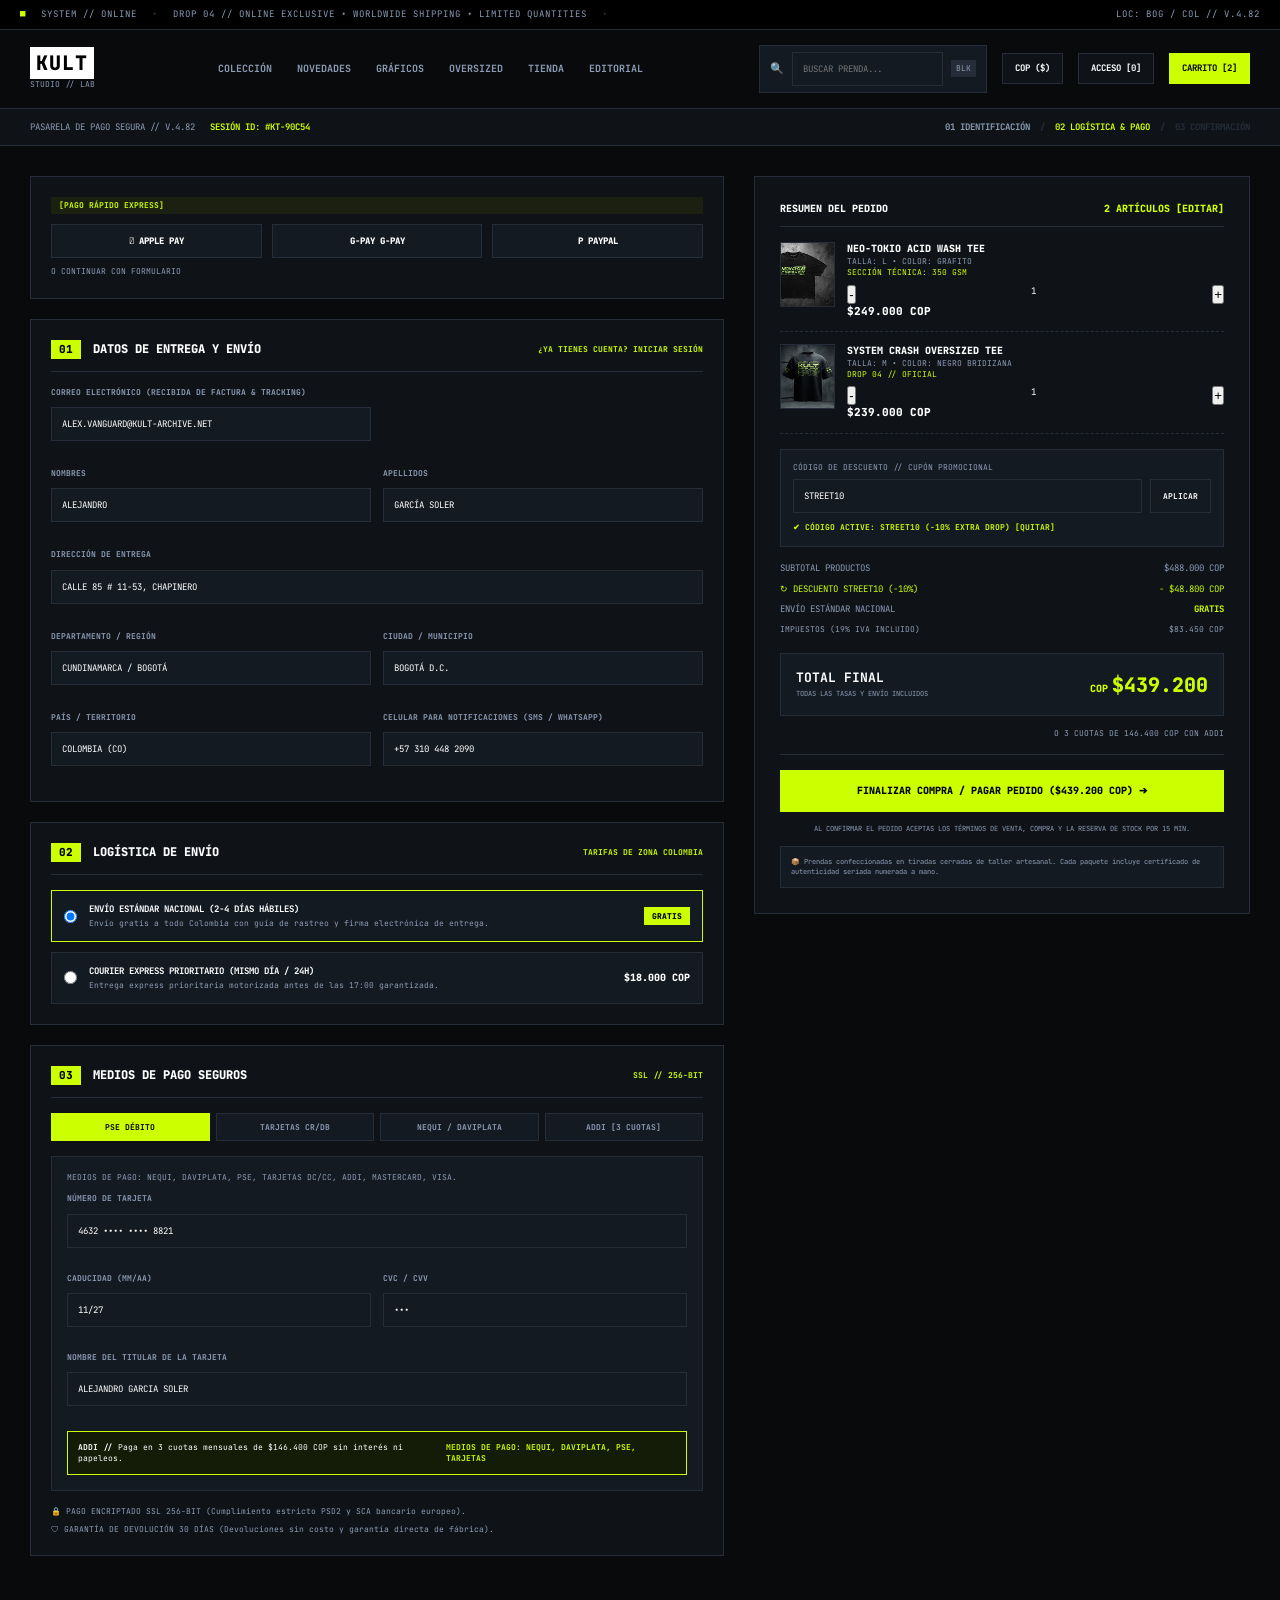
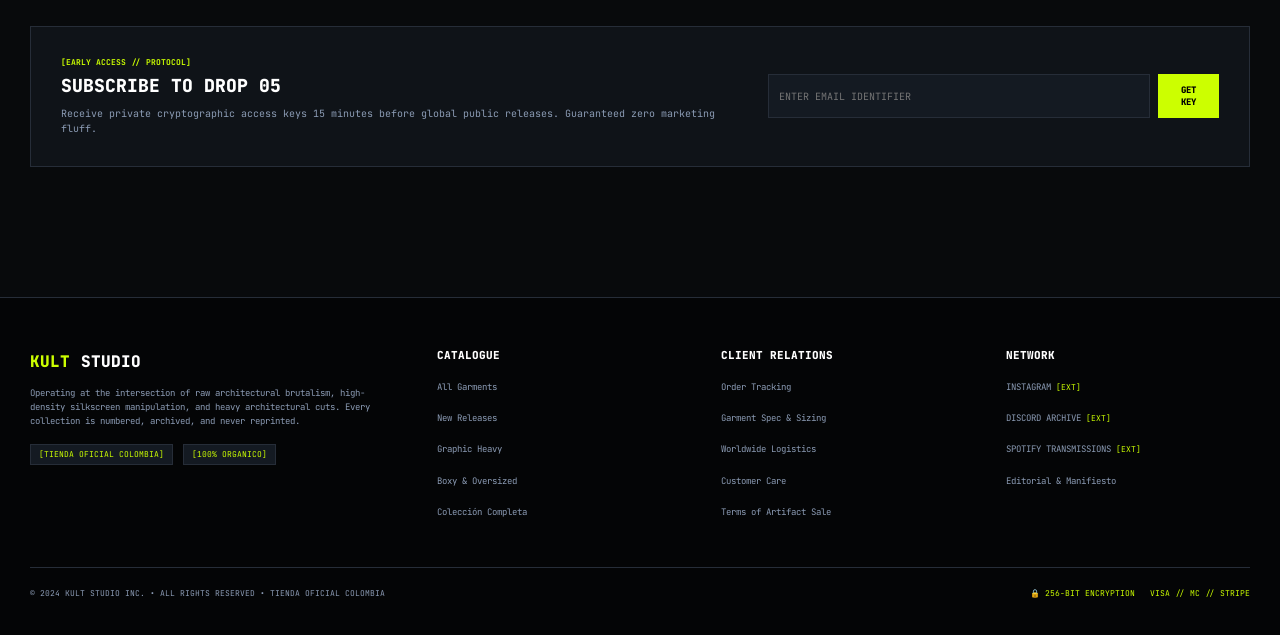
==== commit 4d8b0fbe: "feat: implementada base de datos de productos y renderizado dinamico en catalogo" ====
--- a/checkout.html
+++ b/checkout.html
@@ -245,9 +245,11 @@
               <span class="sum-sub">TALLA: L • COLOR: GRAFITO</span>
               <span class="sum-spec">SECCIÓN TÉCNICA: 350 GSM</span>
               <div class="sum-qty-row">
-                <span>- 1 +</span>
-                <span class="sum-item-price">$249.000 COP</span>
-              </div>
+                <button type="button" class="btn-qty" data-action="decrement" data-id="1">-</button>
+                <span class="qty-num" id="qty-1">1</span>
+                <button type="button" class="btn-qty" data-action="increment" data-id="1">+</button>
+              </div>
+              <span class="sum-item-price" id="price-1">$249.000 COP</span>
             </div>
           </div>
 
@@ -261,9 +263,11 @@
               <span class="sum-sub">TALLA: M • COLOR: NEGRO BRIDIZANA</span>
               <span class="sum-spec">DROP 04 // OFICIAL</span>
               <div class="sum-qty-row">
-                <span>- 1 +</span>
-                <span class="sum-item-price">$239.000 COP</span>
-              </div>
+                <button type="button" class="btn-qty" data-action="decrement" data-id="2">-</button>
+                <span class="qty-num" id="qty-2">1</span>
+                <button type="button" class="btn-qty" data-action="increment" data-id="2">+</button>
+              </div>
+              <span class="sum-item-price" id="price-2">$239.000 COP</span>
             </div>
           </div>
 
@@ -402,6 +406,6 @@
       </div>
     </div>
   </footer>
-
+  <script src="js/main.js"></script>
 </body>
 </html>
--- a/css/estilos.css
+++ b/css/estilos.css
@@ -4984,4 +4984,304 @@
   .form-group.full-w {
     grid-column: span 1;
   }
-}+}
+/* ===================================================
+   ESTILOS ESPECÍFICOS PARA PANTALLA COLECCIÓN // CATÁLOGO
+   =================================================== */
+
+.collection-top-strip {
+  background: #000;
+  border-bottom: 1px solid var(--border-color);
+  padding: 10px 30px;
+}
+
+.collection-title-banner {
+  padding: 30px;
+  background: var(--panel-bg);
+  border-bottom: 1px solid var(--border-color);
+}
+
+.col-main-heading {
+  font-size: 28px;
+  font-weight: 800;
+  letter-spacing: -1px;
+  margin-bottom: 12px;
+}
+
+.col-subtags-row {
+  display: flex;
+  gap: 10px;
+  flex-wrap: wrap;
+}
+
+.ctag {
+  background: var(--input-bg);
+  border: 1px solid var(--border-color);
+  padding: 4px 10px;
+  font-size: 8px;
+  color: var(--text-muted);
+  font-weight: 700;
+}
+
+.special-tag {
+  color: var(--accent-neon);
+  border-color: var(--accent-neon);
+}
+
+.collection-grid-layout {
+  display: grid;
+  grid-template-columns: 280px 1fr;
+  gap: 30px;
+  margin-top: 30px;
+}
+
+/* FILTROS LATERALES */
+.sidebar-filters {
+  background: var(--panel-bg);
+  border: 1px solid var(--border-color);
+  padding: 20px;
+  height: fit-content;
+}
+
+.filter-header-box {
+  display: flex;
+  justify-content: space-between;
+  align-items: center;
+  border-bottom: 1px solid var(--border-color);
+  padding-bottom: 12px;
+  margin-bottom: 15px;
+}
+
+.fh-title {
+  font-size: 10px;
+  font-weight: 800;
+  color: var(--text-main);
+}
+
+.fh-clear {
+  font-size: 8px;
+  color: var(--accent-neon);
+  text-decoration: none;
+  font-weight: 700;
+}
+
+.filter-group {
+  margin-bottom: 20px;
+  border-bottom: 1px dashed var(--border-color);
+  padding-bottom: 15px;
+}
+
+.fg-top-row {
+  display: flex;
+  justify-content: space-between;
+  align-items: center;
+  margin-bottom: 8px;
+}
+
+.fg-title {
+  font-size: 9px;
+  font-weight: 800;
+  color: var(--text-muted);
+  display: block;
+  margin-bottom: 8px;
+}
+
+.fg-action {
+  font-size: 8px;
+  color: var(--accent-neon);
+  font-weight: 700;
+}
+
+.filter-chk {
+  display: flex;
+  align-items: center;
+  gap: 8px;
+  font-size: 9px;
+  color: var(--text-muted);
+  margin-bottom: 6px;
+  cursor: pointer;
+}
+
+.filter-chk input {
+  accent-color: var(--accent-neon);
+}
+
+.f-count {
+  margin-left: auto;
+  font-size: 8px;
+  background: var(--input-bg);
+  border: 1px solid var(--border-color);
+  padding: 2px 5px;
+}
+
+.core-tag { color: var(--accent-neon); font-weight: 700; }
+.spec-tag { color: #ff5555; font-weight: 700; }
+.light-tag { color: #55ff55; font-weight: 700; }
+
+.size-filter-grid {
+  display: grid;
+  grid-template-columns: repeat(5, 1fr);
+  gap: 5px;
+}
+
+.sz-box {
+  background: var(--input-bg);
+  border: 1px solid var(--border-color);
+  color: var(--text-main);
+  padding: 6px 0;
+  text-align: center;
+  font-family: var(--font-mono);
+  font-size: 9px;
+  font-weight: 700;
+  cursor: pointer;
+}
+
+.active-sz {
+  background: var(--accent-neon);
+  color: #000;
+  border-color: var(--accent-neon);
+}
+
+.filter-banner-box {
+  background: var(--input-bg);
+  border: 1px solid var(--border-color);
+  padding: 12px;
+  margin-top: 15px;
+}
+
+.fbb-title {
+  font-size: 8px;
+  font-weight: 800;
+  color: var(--accent-neon);
+  display: block;
+}
+
+.fbb-code {
+  font-size: 7px;
+  color: var(--text-muted);
+  display: block;
+  margin-bottom: 6px;
+}
+
+.fbb-text {
+  font-size: 8px;
+  color: var(--text-muted);
+  line-height: 1.4;
+}
+
+/* BARRA DE FILTROS ACTIVOS */
+.active-filters-bar {
+  display: flex;
+  align-items: center;
+  gap: 8px;
+  background: var(--panel-bg);
+  border: 1px solid var(--border-color);
+  padding: 10px 15px;
+  margin-bottom: 20px;
+  flex-wrap: wrap;
+  font-size: 8px;
+}
+
+.af-label { color: var(--text-muted); font-weight: 700; }
+
+.af-pill {
+  background: var(--input-bg);
+  border: 1px solid var(--accent-neon);
+  color: var(--accent-neon);
+  padding: 3px 8px;
+  font-weight: 700;
+}
+
+/* GRILLA DE 3 COLUMNAS CATALOGO */
+.products-grid-3col {
+  display: grid;
+  grid-template-columns: repeat(3, 1fr);
+  gap: 20px;
+  margin-bottom: 30px;
+}
+
+/* BARRA DE CARGA INFERIOR */
+.load-more-catalog-box {
+  background: var(--panel-bg);
+  border: 1px solid var(--border-color);
+  padding: 25px;
+  text-align: center;
+  margin-bottom: 40px;
+}
+
+.lm-progress-bar {
+  height: 4px;
+  background: var(--input-bg);
+  border: 1px solid var(--border-color);
+  margin-bottom: 12px;
+  overflow: hidden;
+}
+
+.lm-fill {
+  height: 100%;
+  background: var(--accent-neon);
+}
+
+.lm-info-row {
+  display: flex;
+  justify-content: space-between;
+  font-size: 8px;
+  color: var(--text-muted);
+  margin-bottom: 15px;
+}
+
+.lm-status { color: var(--accent-neon); font-weight: 700; }
+
+.load-more-btn {
+  width: 100%;
+  padding: 12px;
+  font-size: 10px;
+  margin-bottom: 8px;
+}
+
+.lm-sub {
+  font-size: 7px;
+  color: var(--text-muted);
+  display: block;
+}
+
+/* 3 BLOQUES DE ESPECIFICACIONES TÉCNICAS */
+.tech-specs-3col {
+  display: grid;
+  grid-template-columns: repeat(3, 1fr);
+  gap: 20px;
+}
+
+.ts-card {
+  background: var(--panel-bg);
+  border: 1px solid var(--border-color);
+  padding: 20px;
+}
+
+.ts-num {
+  font-size: 8px;
+  color: var(--accent-neon);
+  font-weight: 800;
+  display: block;
+  margin-bottom: 6px;
+}
+
+.ts-title {
+  font-size: 11px;
+  font-weight: 800;
+  color: var(--text-main);
+  margin-bottom: 8px;
+}
+
+.ts-desc {
+  font-size: 9px;
+  color: var(--text-muted);
+  line-height: 1.5;
+}
+
+/* RESPONSIVO */
+@media (max-width: 1000px) {
+  .collection-grid-layout, .products-grid-3col, .tech-specs-3col {
+    grid-template-columns: 1fr;
+  }
+}
